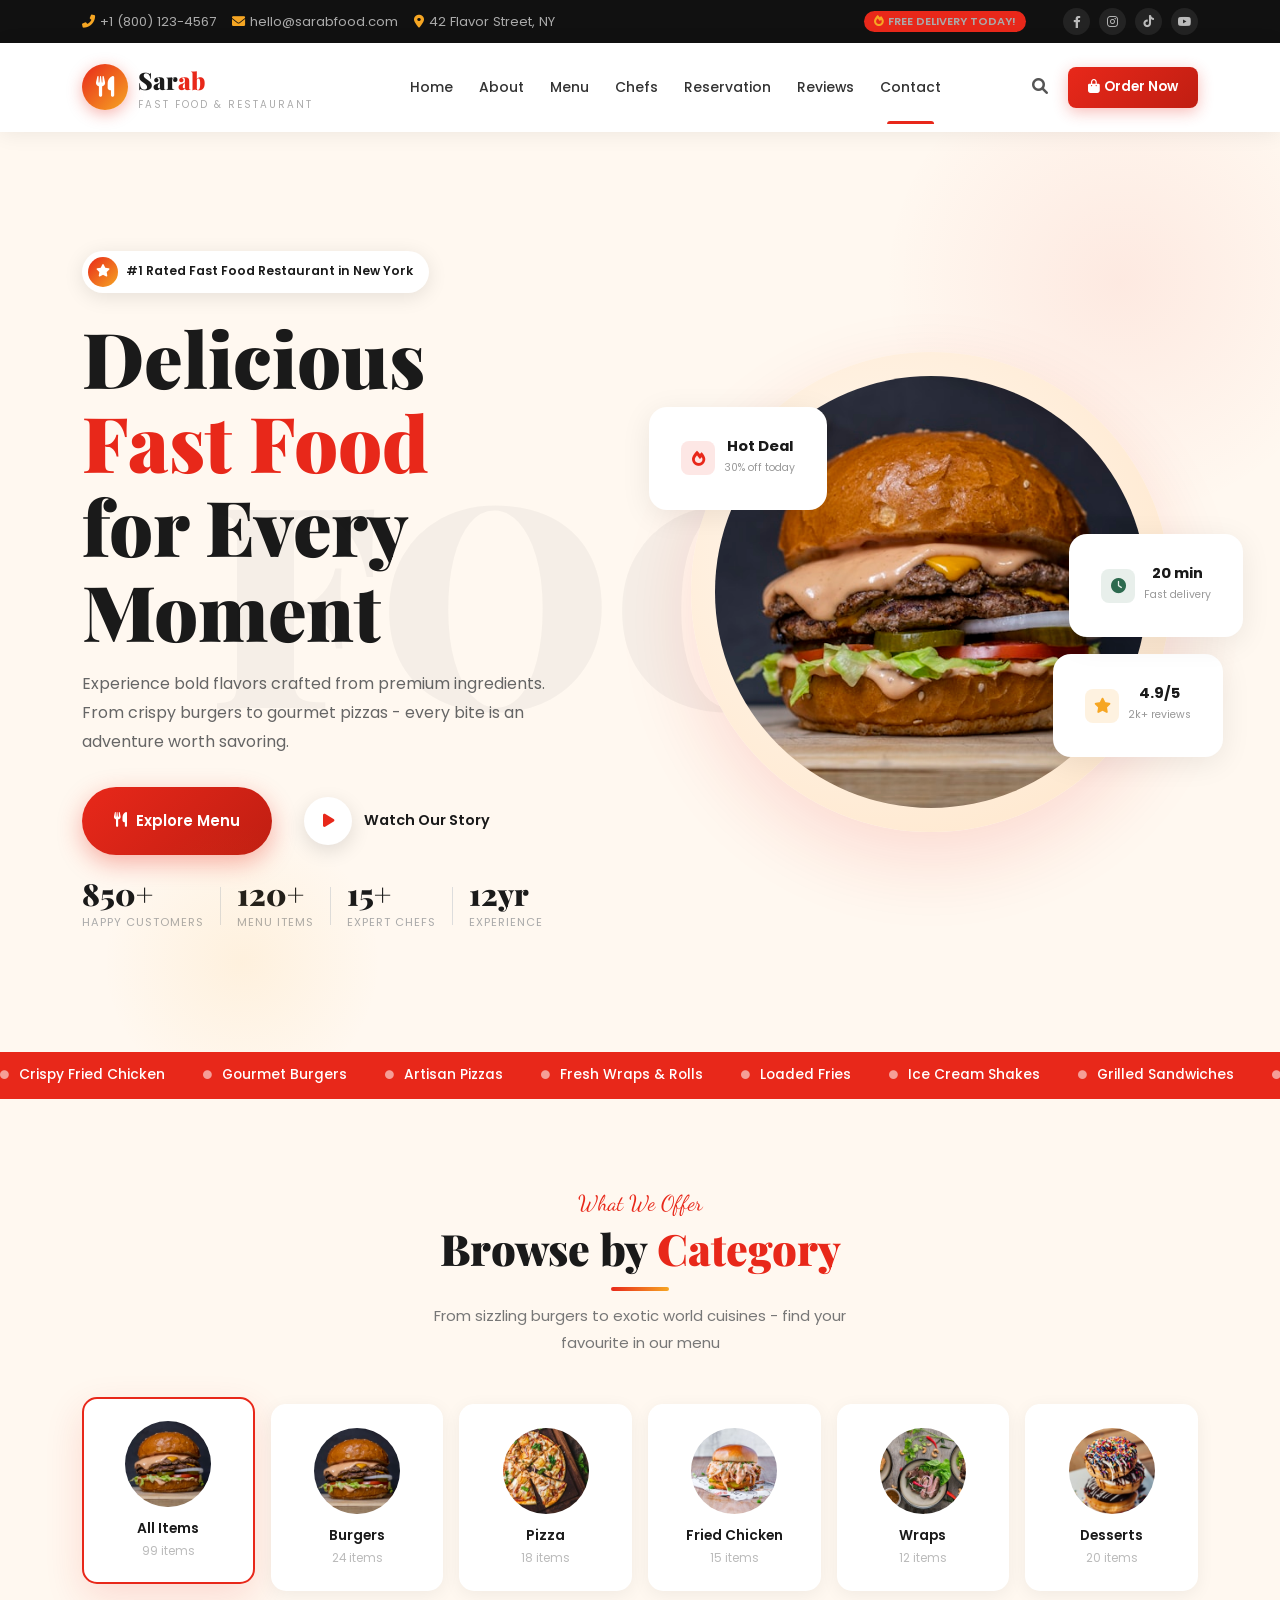
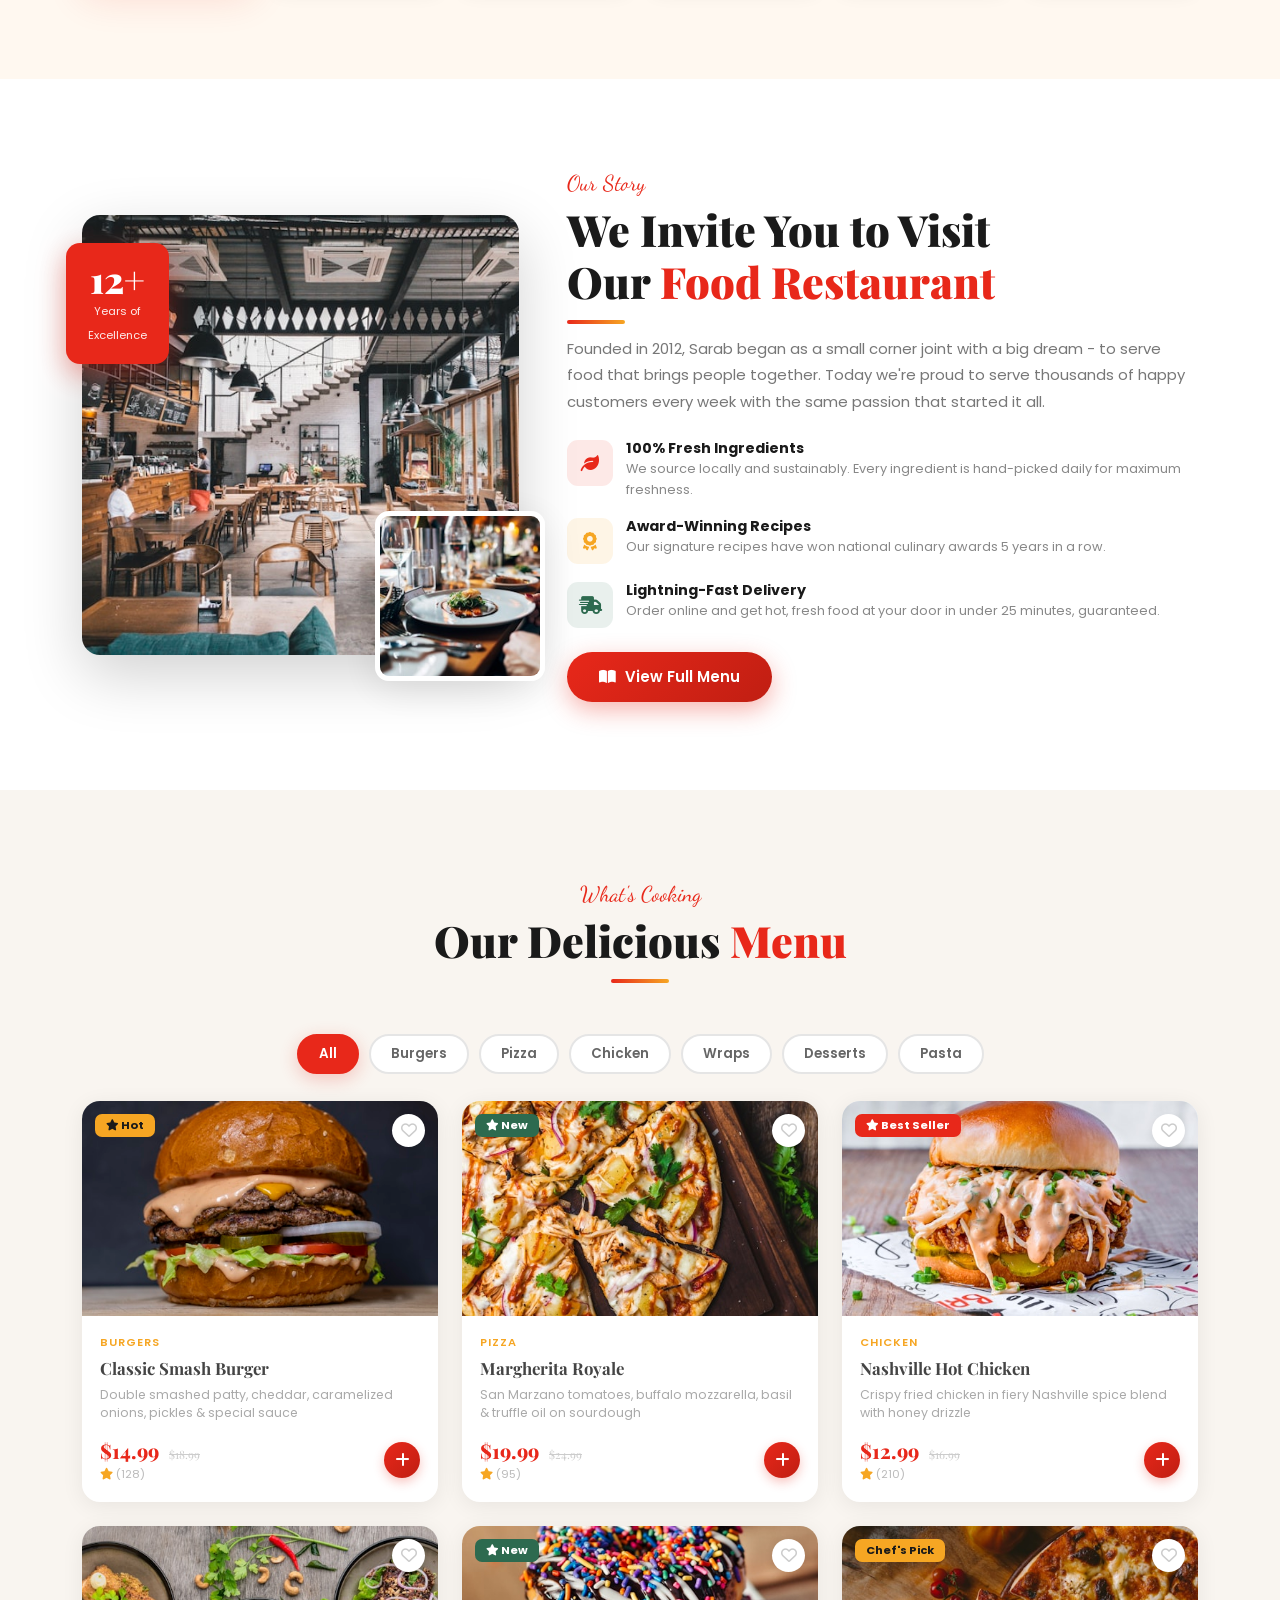
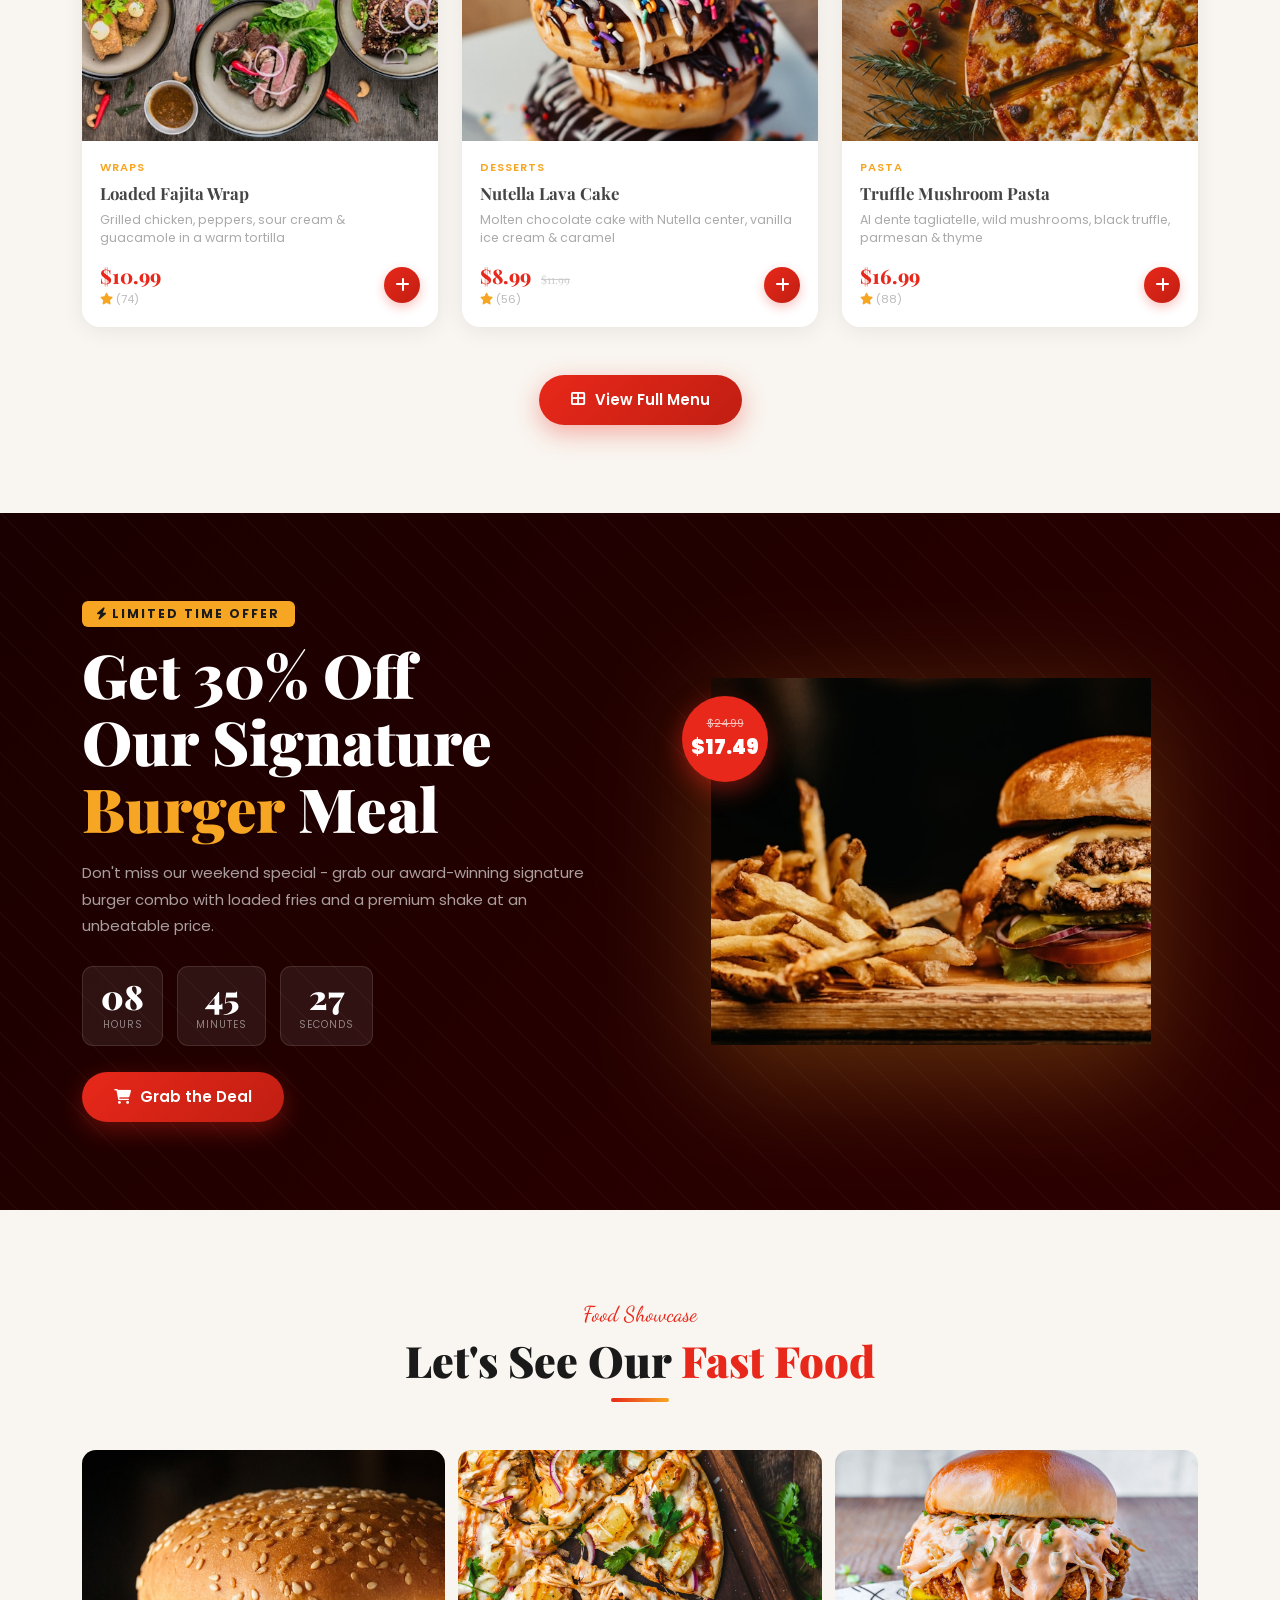
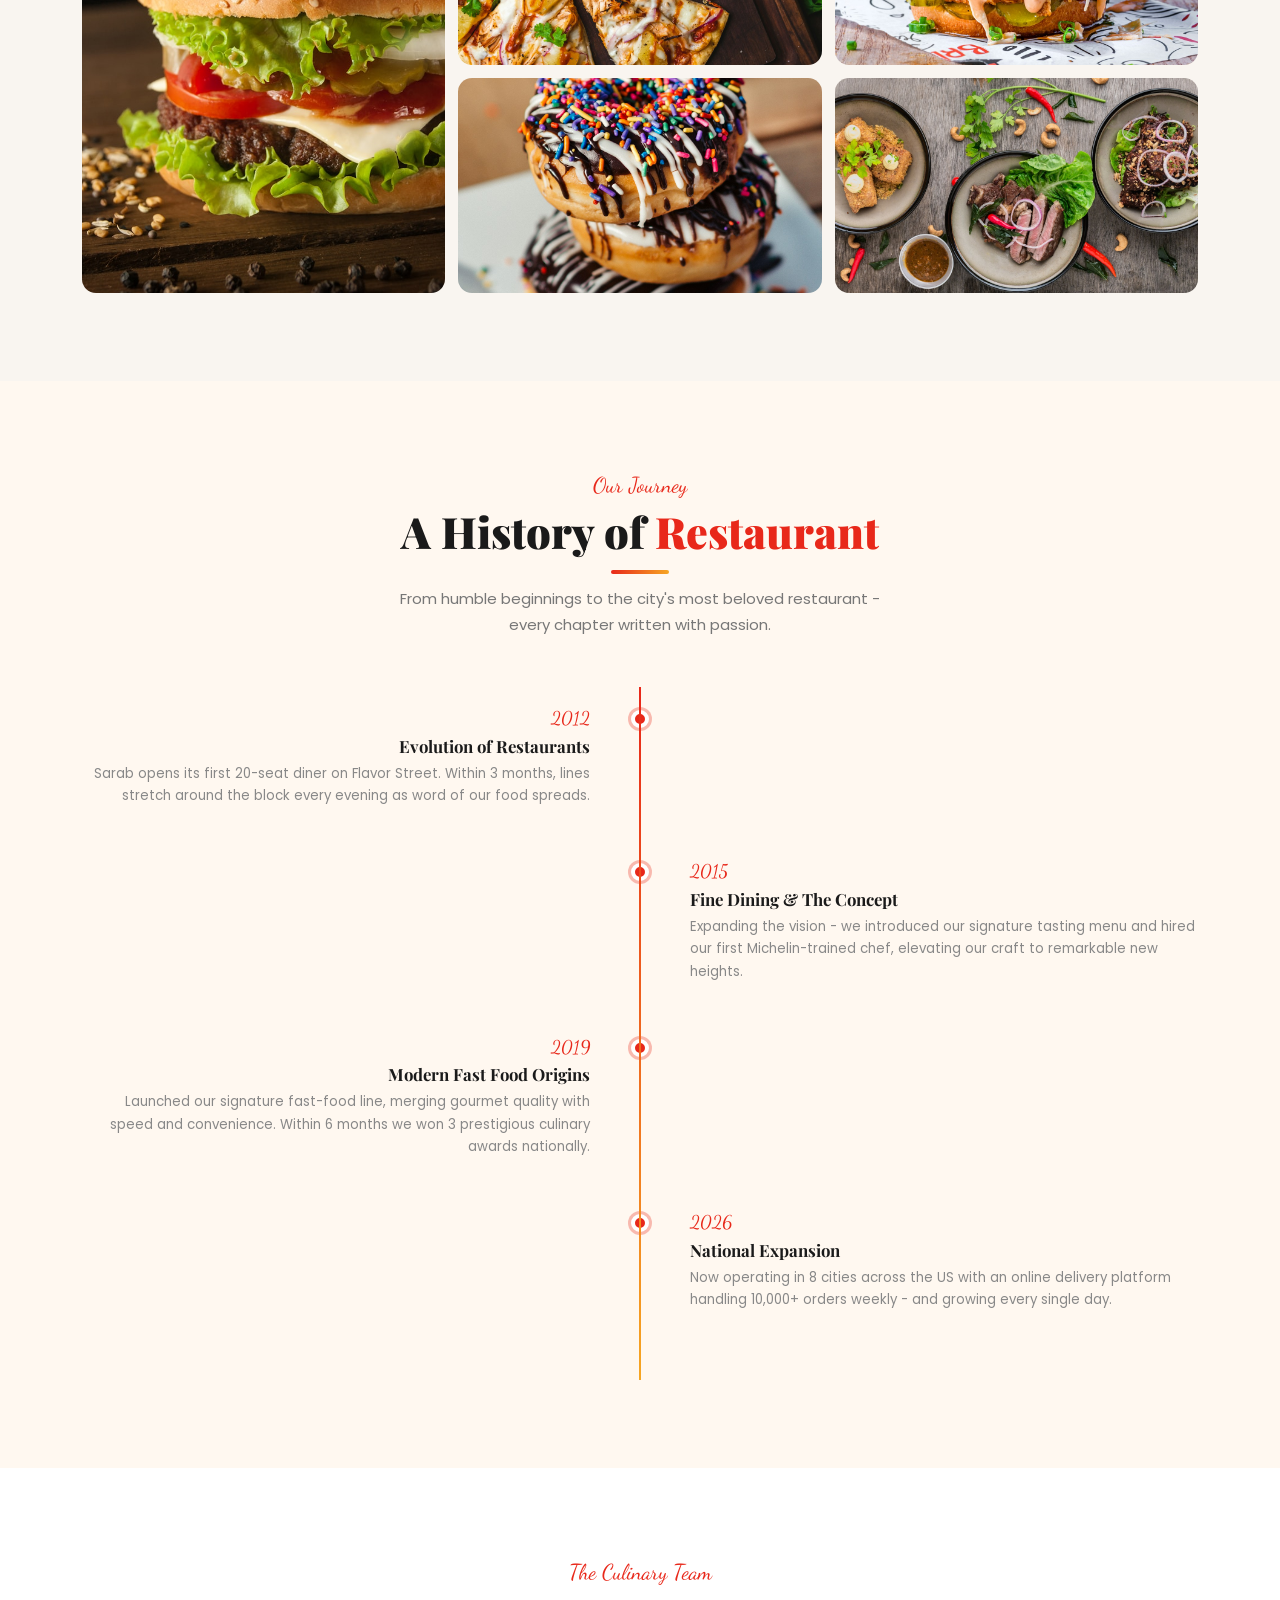
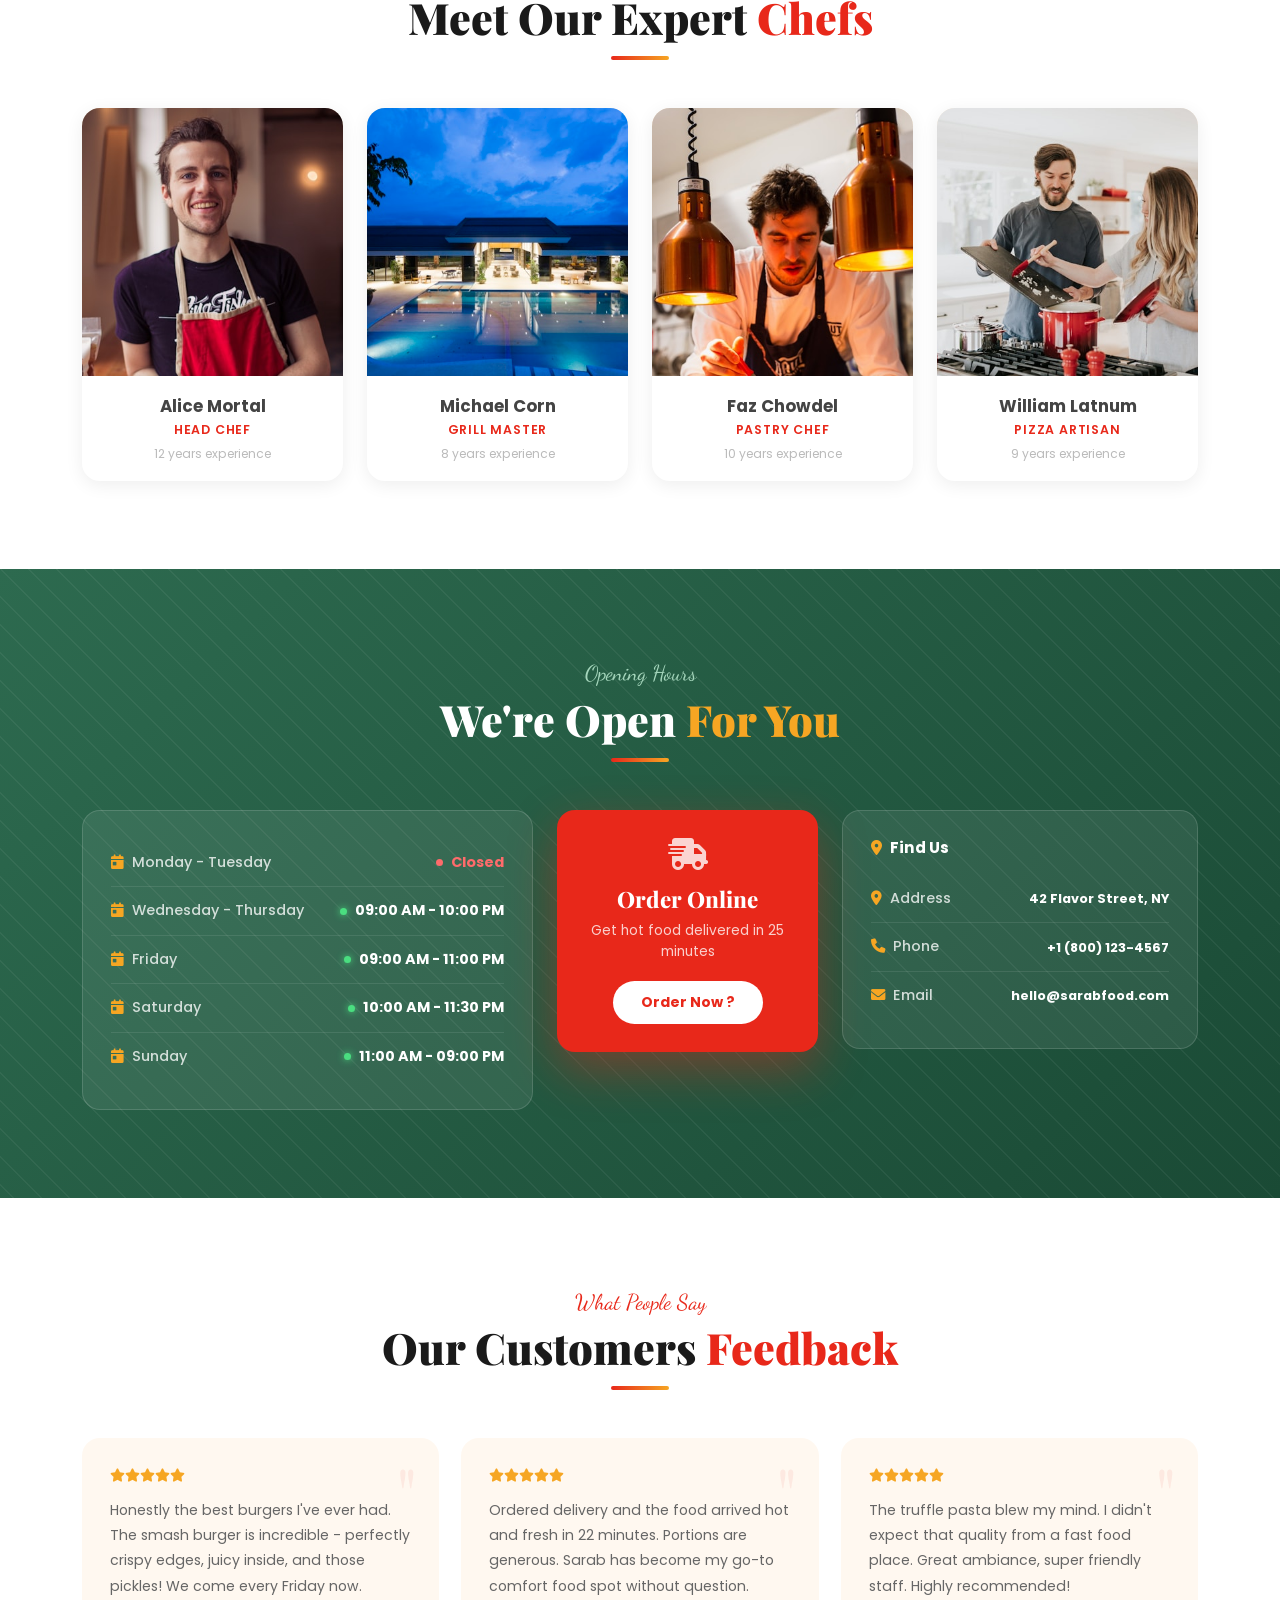
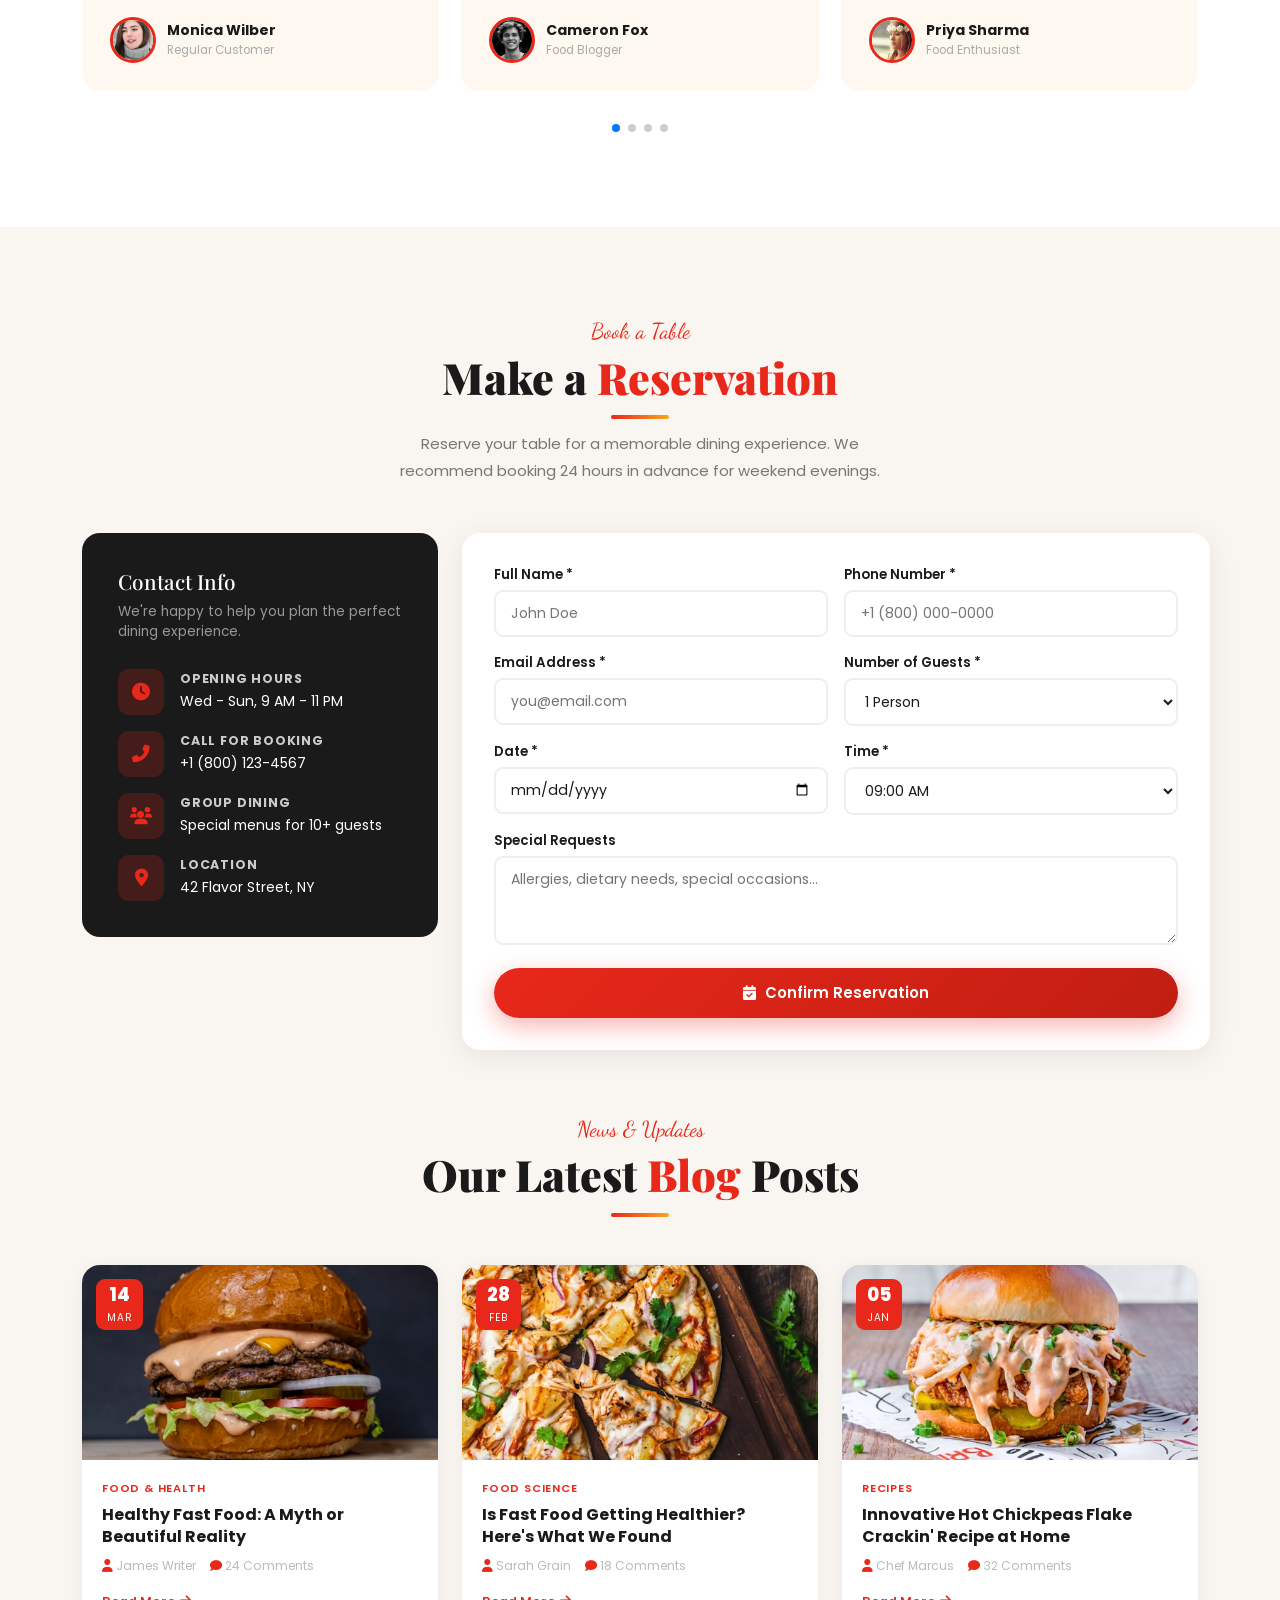
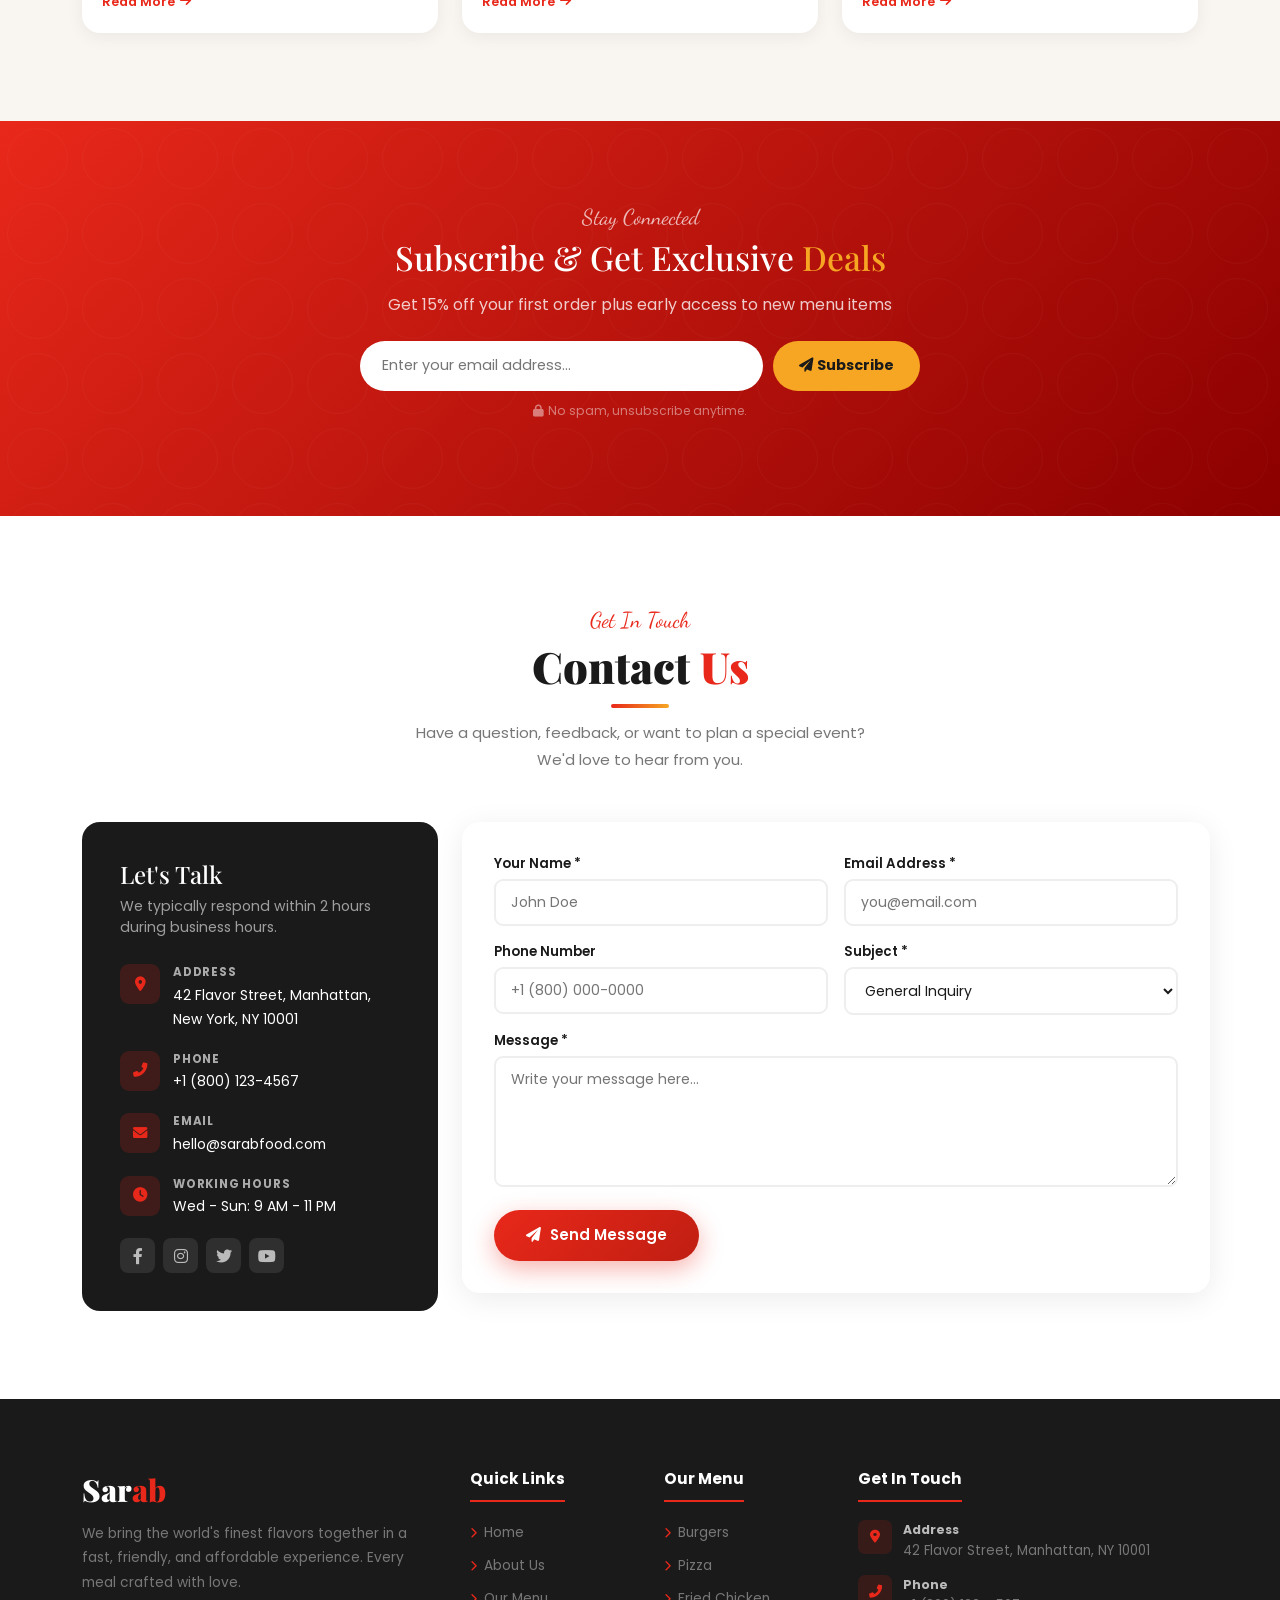
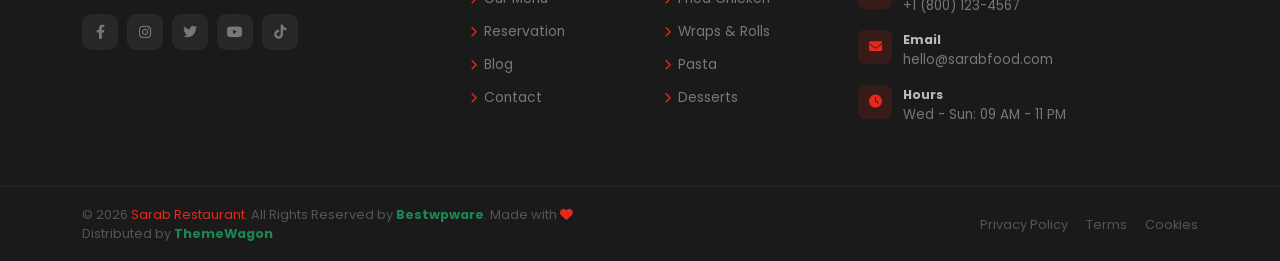
==== public/guest/index.html @ fb0dab28 "first commit" ====
<!DOCTYPE html>
<html lang="en">
   <head>
      <meta charset="UTF-8">
      <meta http-equiv="X-UA-Compatible" content="IE=edge">
      <meta name="viewport" content="width=device-width, initial-scale=1">
      <meta name="author" content="Sarab">
      <meta name="description" content="Sarab - Fast Food & Restaurant HTML Template">
      <title>Sarab - Fast Food & Restaurant HTML Template</title>
      <link href="https://fonts.googleapis.com/css2?family=Playfair+Display:wght@400;700;900&family=Poppins:wght@300;400;500;600;700&family=Dancing+Script:wght@700&display=swap" rel="stylesheet"/>
      <!-- Bootstrap 5.3 -->
      <link href="css/bootstrap.min.css" rel="stylesheet"/>
      <!-- AOS Animate on Scroll -->
      <link href="css/aos.css" rel="stylesheet"/>
      <!-- Swiper -->
      <link href="css/swiper-bundle.min.css" rel="stylesheet"/>
      <!-- all min css -->
      <link rel="stylesheet" href="css/all.min.css"/>
      <!-- magnific CSS -->
      <link rel="stylesheet" href="css/magnific-popup.css"/>
      <!-- Style CSS -->
      <link rel="stylesheet" href="css/style.css" />
   </head>
   <body>
      <!-- ============================================================
         TOP BAR
         ============================================================ -->
      <div id="topbar">
         <div class="container">
            <div class="d-flex justify-content-between align-items-center flex-wrap gap-2">
               <div class="top-contact d-flex flex-wrap">
                  <span><i class="fas fa-phone-alt"></i>+1 (800) 123-4567</span>
                  <span><i class="fas fa-envelope"></i>hello@sarabfood.com</span>
                  <span><i class="fas fa-map-marker-alt"></i>42 Flavor Street, NY</span>
               </div>
               <div class="d-flex align-items-center gap-3">
                  <span class="ttag"><i class="fas fa-fire me-1"></i>Free Delivery Today!</span>
                  <div class="tsoc">
                     <a href="#"><i class="fab fa-facebook-f"></i></a>
                     <a href="#"><i class="fab fa-instagram"></i></a>
                     <a href="#"><i class="fab fa-tiktok"></i></a>
                     <a href="#"><i class="fab fa-youtube"></i></a>
                  </div>
               </div>
            </div>
         </div>
      </div>
      <!-- ============================================================
         NAVBAR
         ============================================================ -->
      <nav class="navbar navbar-expand-lg" id="nav">
         <div class="container">
            <a class="navbar-brand" href="#">
               <div class="blogo">
                  <div class="bico"><i class="fas fa-utensils"></i></div>
                  <div>
                     <div class="bname">Sar<span>ab</span></div>
                     <div class="bsub">Fast Food & Restaurant</div>
                  </div>
               </div>
            </a>
            <button class="navbar-toggler border-0" type="button" data-bs-toggle="collapse" data-bs-target="#navmenu">
            <i class="fas fa-bars" style="color:var(--primary);font-size:1.35rem;"></i>
            </button>
            <div class="collapse navbar-collapse" id="navmenu">
               <ul class="navbar-nav mx-auto">
                  <li class="nav-item"><a class="nav-link active" href="#hero">Home</a></li>
                  <li class="nav-item"><a class="nav-link" href="#about">About</a></li>
                  <li class="nav-item"><a class="nav-link" href="#menu">Menu</a></li>
                  <li class="nav-item"><a class="nav-link" href="#chefs">Chefs</a></li>
                  <li class="nav-item"><a class="nav-link" href="#reservation">Reservation</a></li>
                  <li class="nav-item"><a class="nav-link" href="#testimonials">Reviews</a></li>
                  <li class="nav-item"><a class="nav-link" href="#contact-section">Contact</a></li>
               </ul>
               <div class="d-flex align-items-center gap-1">
                  <!-- FIX 1: Search button -->
                  <button id="navSearchBtn" title="Search"><i class="fas fa-search"></i></button>
                  <a href="#menu" class="nav-link nav-cta"><i class="fas fa-shopping-bag me-1"></i>Order Now</a>
               </div>
            </div>
         </div>
      </nav>
      <!-- ============================================================
         FIX 1 � SEARCH OVERLAY POPUP
         ============================================================ -->
      <div id="searchOv">
         <button class="sovclose" id="searchClose"><i class="fas fa-times"></i></button>
         <div class="sovbox">
            <h4>What are you craving today?</h4>
            <div class="sovinput">
               <input type="text" id="searchInput" placeholder="Search burgers, pizza, chicken..." autocomplete="off"/>
               <button><i class="fas fa-search"></i></button>
            </div>
            <!-- Categories inside search box -->
            <div class="sovcats">
               <div class="sovcat active" data-cat="all">
                  <img src="img/menu/1.jpg" alt=""/>All Items
               </div>
               <div class="sovcat" data-cat="burgers">
                  <img src="img/menu/1.jpg" alt=""/>Burgers
               </div>
               <div class="sovcat" data-cat="pizza">
                  <img src="img/menu/2.jpg" alt=""/>Pizza
               </div>
               <div class="sovcat" data-cat="chicken">
                  <img src="img/menu/3.jpg" alt=""/>Chicken
               </div>
               <div class="sovcat" data-cat="wraps">
                  <img src="img/menu/4.jpg" alt=""/>Wraps
               </div>
               <div class="sovcat" data-cat="pasta">
                  <img src="img/menu/5.jpg" alt=""/>Pasta
               </div>
               <div class="sovcat" data-cat="desserts">
                  <img src="img/menu/6.jpg" alt=""/>Desserts
               </div>
            </div>
            <div class="sovtrend">
               <p><i class="fas fa-fire me-1" style="color:var(--secondary);"></i>Trending Searches</p>
               <span class="ttag">Smash Burger</span>
               <span class="ttag">Nashville Chicken</span>
               <span class="ttag">Truffle Pizza</span>
               <span class="ttag">Lava Cake</span>
               <span class="ttag">Loaded Fries</span>
               <span class="ttag">Mango Shake</span>
            </div>
         </div>
      </div>
      <!-- ============================================================
         HERO
         ============================================================ -->
      <section id="hero">
         <div class="hs hs1"></div>
         <div class="hs hs2"></div>
         <div class="hbgtxt">FOOD</div>
         <div class="container">
            <div class="row align-items-center g-5" style="min-height:88vh;">
               <div class="col-lg-6">
                  <div class="hbadge">
                     <div class="hbi"><i class="fas fa-star"></i></div>
                     <span>#1 Rated Fast Food Restaurant in New York</span>
                  </div>
                  <h1 class="htitle">Delicious <span class="hl">Fast Food</span><br/>for Every Moment</h1>
                  <p class="hdesc">Experience bold flavors crafted from premium ingredients. From crispy burgers to gourmet pizzas - every bite is an adventure worth savoring.</p>
                  <div class="d-flex flex-wrap gap-3 mb-2">
                     <a href="#menu" class="btn-red"><i class="fas fa-utensils"></i>Explore Menu</a>
                     <!-- FIX 2: Magnific popup video trigger -->
					 <a href="https://www.youtube.com/watch?v=RXv_uIN6e-Y" class="magnific_popup btn-play popup-youtube">
						<div class="pico"><i class="fas fa-play"></i></div>
						<span>Watch Our Story</span>
					 </a>
                  </div>
                  <div class="hstats d-flex gap-3 flex-wrap mt-4">
                     <div class="hstat"><span class="snum">850<em>+</em></span><small>Happy Customers</small></div>
                     <div class="sdiv"></div>
                     <div class="hstat"><span class="snum">120<em>+</em></span><small>Menu Items</small></div>
                     <div class="sdiv"></div>
                     <div class="hstat"><span class="snum">15<em>+</em></span><small>Expert Chefs</small></div>
                     <div class="sdiv"></div>
                     <div class="hstat"><span class="snum">12<em>yr</em></span><small>Experience</small></div>
                  </div>
               </div>
               <div class="col-lg-6">
                  <div style="position:relative;text-align:center;">
                     <div class="hcircle">
                        <img src="img/banner-img.jpg" alt="Burger"/>
                     </div>
                     <div class="fcard fc1">
                        <div class="fcoi r"><i class="fas fa-fire"></i></div>
                        <div><span class="fcnum">Hot Deal</span><span class="fcsm">30% off today</span></div>
                     </div>
                     <div class="fcard fc2">
                        <div class="fcoi y"><i class="fas fa-star"></i></div>
                        <div><span class="fcnum">4.9/5</span><span class="fcsm">2k+ reviews</span></div>
                     </div>
                     <div class="fcard fc3">
                        <div class="fcoi g"><i class="fas fa-clock"></i></div>
                        <div><span class="fcnum">20 min</span><span class="fcsm">Fast delivery</span></div>
                     </div>
                  </div>
               </div>
            </div>
         </div>
      </section>
      <!-- MARQUEE -->
      <div class="mqsec">
         <div class="mqtrack">
            <div class="mqitem"><i class="fas fa-circle"></i>Crispy Fried Chicken</div>
            <div class="mqitem"><i class="fas fa-circle"></i>Gourmet Burgers</div>
            <div class="mqitem"><i class="fas fa-circle"></i>Artisan Pizzas</div>
            <div class="mqitem"><i class="fas fa-circle"></i>Fresh Wraps &amp; Rolls</div>
            <div class="mqitem"><i class="fas fa-circle"></i>Loaded Fries</div>
            <div class="mqitem"><i class="fas fa-circle"></i>Ice Cream Shakes</div>
            <div class="mqitem"><i class="fas fa-circle"></i>Grilled Sandwiches</div>
            <div class="mqitem"><i class="fas fa-circle"></i>Crispy Fried Chicken</div>
            <div class="mqitem"><i class="fas fa-circle"></i>Gourmet Burgers</div>
            <div class="mqitem"><i class="fas fa-circle"></i>Artisan Pizzas</div>
            <div class="mqitem"><i class="fas fa-circle"></i>Fresh Wraps &amp; Rolls</div>
            <div class="mqitem"><i class="fas fa-circle"></i>Loaded Fries</div>
            <div class="mqitem"><i class="fas fa-circle"></i>Ice Cream Shakes</div>
            <div class="mqitem"><i class="fas fa-circle"></i>Grilled Sandwiches</div>
         </div>
      </div>
      <!-- CATEGORY -->
      <section id="category">
         <div class="container">
            <div class="text-center mb-5" data-aos="fade-up">
               <span class="slbl">What We Offer</span>
               <h2 class="stitle">Browse by <span>Category</span></h2>
               <div class="sline"></div>
               <p class="sdesc mx-auto" style="max-width:480px;">From sizzling burgers to exotic world cuisines - find your favourite in our menu</p>
            </div>
            <div class="row g-3 justify-content-center">
               <div class="col-6 col-sm-4 col-md-3 col-lg-2" data-aos="zoom-in" data-aos-delay="0">
                  <div class="catcard active" data-filter="all">
                     <img class="catimg" src="img/category/1.jpg" alt=""/>
                     <div class="catnm">All Items</div>
                     <div class="catct">99 items</div>
                  </div>
               </div>
               <div class="col-6 col-sm-4 col-md-3 col-lg-2" data-aos="zoom-in" data-aos-delay="70">
                  <div class="catcard" data-filter="burgers">
                     <img class="catimg" src="img/category/2.jpg" alt=""/>
                     <div class="catnm">Burgers</div>
                     <div class="catct">24 items</div>
                  </div>
               </div>
               <div class="col-6 col-sm-4 col-md-3 col-lg-2" data-aos="zoom-in" data-aos-delay="140">
                  <div class="catcard" data-filter="pizza">
                     <img class="catimg" src="img/category/3.jpg" alt=""/>
                     <div class="catnm">Pizza</div>
                     <div class="catct">18 items</div>
                  </div>
               </div>
               <div class="col-6 col-sm-4 col-md-3 col-lg-2" data-aos="zoom-in" data-aos-delay="210">
                  <div class="catcard" data-filter="chicken">
                     <img class="catimg" src="img/category/4.jpg" alt=""/>
                     <div class="catnm">Fried Chicken</div>
                     <div class="catct">15 items</div>
                  </div>
               </div>
               <div class="col-6 col-sm-4 col-md-3 col-lg-2" data-aos="zoom-in" data-aos-delay="280">
                  <div class="catcard" data-filter="wraps">
                     <img class="catimg" src="img/category/5.jpg" alt=""/>
                     <div class="catnm">Wraps</div>
                     <div class="catct">12 items</div>
                  </div>
               </div>
               <div class="col-6 col-sm-4 col-md-3 col-lg-2" data-aos="zoom-in" data-aos-delay="350">
                  <div class="catcard" data-filter="desserts">
                     <img class="catimg" src="img/category/6.jpg" alt=""/>
                     <div class="catnm">Desserts</div>
                     <div class="catct">20 items</div>
                  </div>
               </div>
            </div>
         </div>
      </section>
      <!-- ABOUT -->
      <section id="about">
         <div class="container">
            <div class="row align-items-center g-5">
               <div class="col-lg-5" data-aos="fade-right">
                  <div class="astack">
                     <div class="aexp"><span class="anum">12+</span><small>Years of<br/>Excellence</small></div>
                     <div class="amain"><img src="img/about1.jpg" alt="Restaurant"/></div>
                     <div class="asm"><img src="img/about2.jpg" alt=""/></div>
                  </div>
               </div>
               <div class="col-lg-7" data-aos="fade-left">
                  <span class="slbl">Our Story</span>
                  <h2 class="stitle text-start">We Invite You to Visit<br/>Our <span>Food Restaurant</span></h2>
                  <div class="sline lft"></div>
                  <p class="sdesc mb-4">Founded in 2012, Sarab began as a small corner joint with a big dream - to serve food that brings people together. Today we're proud to serve thousands of happy customers every week with the same passion that started it all.</p>
                  <div class="mb-4">
                     <div class="fti">
                        <div class="ftico r"><i class="fas fa-leaf"></i></div>
                        <div>
                           <h6>100% Fresh Ingredients</h6>
                           <p>We source locally and sustainably. Every ingredient is hand-picked daily for maximum freshness.</p>
                        </div>
                     </div>
                     <div class="fti">
                        <div class="ftico y"><i class="fas fa-award"></i></div>
                        <div>
                           <h6>Award-Winning Recipes</h6>
                           <p>Our signature recipes have won national culinary awards 5 years in a row.</p>
                        </div>
                     </div>
                     <div class="fti">
                        <div class="ftico g"><i class="fas fa-shipping-fast"></i></div>
                        <div>
                           <h6>Lightning-Fast Delivery</h6>
                           <p>Order online and get hot, fresh food at your door in under 25 minutes, guaranteed.</p>
                        </div>
                     </div>
                  </div>
                  <a href="#menu" class="btn-red"><i class="fas fa-book-open"></i>View Full Menu</a>
               </div>
            </div>
         </div>
      </section>
      <!-- ============================================================
         MENU � FIX 3 (filter works) + FIX 4 (plus opens popup)
         ============================================================ -->
      <section id="menu">
         <div class="container">
            <div class="text-center mb-5" data-aos="fade-up">
               <span class="slbl">What's Cooking</span>
               <h2 class="stitle">Our Delicious <span>Menu</span></h2>
               <div class="sline"></div>
            </div>
            <!-- FIX 3 � filter buttons -->
            <div class="text-center mb-4" data-aos="fade-up">
               <button class="filtbtn active" data-f="all">All</button>
               <button class="filtbtn" data-f="burgers">Burgers</button>
               <button class="filtbtn" data-f="pizza">Pizza</button>
               <button class="filtbtn" data-f="chicken">Chicken</button>
               <button class="filtbtn" data-f="wraps">Wraps</button>
               <button class="filtbtn" data-f="desserts">Desserts</button>
               <button class="filtbtn" data-f="pasta">Pasta</button>
            </div>
            <div class="row g-4" id="mgrid">
               <!-- CARD 1: Burgers -->
               <div class="col-sm-6 col-lg-4 mwrap" data-c="burgers" data-aos="fade-up">
                  <div class="mcard"
                     data-img="img/menu/1.jpg"
                     data-title="Classic Smash Burger"
                     data-cat="Burgers"
                     data-price="$14.99" data-old="$18.99"
                     data-rating="4.9" data-reviews="128"
                     data-cal="620" data-time="12"
                     data-desc="Double smashed patty, cheddar cheese, caramelized onions, house pickles and our legendary special sauce. Made fresh to order on a toasted brioche bun."
                     data-tags="Spicy,Bestseller,Beef">
                     <div class="mimg">
                        <img src="img/menu/1.jpg" alt="Smash Burger"/>
                        <div class="mbdg hot"><i class="fas fa-star"></i> Hot</div>
                        <div class="mhrt"><i class="far fa-heart"></i></div>
                     </div>
                     <div class="mbody">
                        <div class="mcat">Burgers</div>
                        <div class="mtit">Classic Smash Burger</div>
                        <div class="mdesc">Double smashed patty, cheddar, caramelized onions, pickles &amp; special sauce</div>
                        <div class="mfoot">
                           <div>
                              <div class="mprice">$14.99 <small>$18.99</small></div>
                              <div class="mstars"><i class="fas fa-star"></i> <span style="color:#bbb;font-size:.7rem;">(128)</span></div>
                           </div>
                           <button class="madd" title="View Details"><i class="fas fa-plus"></i></button>
                        </div>
                     </div>
                  </div>
               </div>
               <!-- CARD 2: Pizza -->
               <div class="col-sm-6 col-lg-4 mwrap" data-c="pizza" data-aos="fade-up" data-aos-delay="80">
                  <div class="mcard"
                     data-img="img/menu/2.jpg"
                     data-title="Margherita Royale"
                     data-cat="Pizza"
                     data-price="$19.99" data-old="$24.99"
                     data-rating="4.8" data-reviews="95"
                     data-cal="480" data-time="18"
                     data-desc="San Marzano tomatoes, fresh buffalo mozzarella, fragrant basil leaves, drizzled with Italian truffle oil on a hand-stretched sourdough base."
                     data-tags="Vegetarian,New,Italian">
                     <div class="mimg">
                        <img src="img/menu/2.jpg" alt="Pizza"/>
                        <div class="mbdg new"><i class="fas fa-star"></i> New</div>
                        <div class="mhrt"><i class="far fa-heart"></i></div>
                     </div>
                     <div class="mbody">
                        <div class="mcat">Pizza</div>
                        <div class="mtit">Margherita Royale</div>
                        <div class="mdesc">San Marzano tomatoes, buffalo mozzarella, basil &amp; truffle oil on sourdough</div>
                        <div class="mfoot">
                           <div>
                              <div class="mprice">$19.99 <small>$24.99</small></div>
                              <div class="mstars"><i class="fas fa-star"></i> <span style="color:#bbb;font-size:.7rem;">(95)</span></div>
                           </div>
                           <button class="madd" title="View Details"><i class="fas fa-plus"></i></button>
                        </div>
                     </div>
                  </div>
               </div>
               <!-- CARD 3: Chicken -->
               <div class="col-sm-6 col-lg-4 mwrap" data-c="chicken" data-aos="fade-up" data-aos-delay="160">
                  <div class="mcard"
                     data-img="img/menu/3.jpg"
                     data-title="Nashville Hot Chicken"
                     data-cat="Chicken"
                     data-price="$12.99" data-old="$16.99"
                     data-rating="5.0" data-reviews="210"
                     data-cal="710" data-time="15"
                     data-desc="Extra-crispy fried chicken tossed in our signature fiery Nashville spice blend, served with honey drizzle and house pickles on a toasted brioche bun."
                     data-tags="Spicy,Bestseller,Crispy">
                     <div class="mimg">
                        <img src="img/menu/3.jpg" alt="Chicken"/>
                        <div class="mbdg"><i class="fas fa-star"></i> Best Seller</div>
                        <div class="mhrt"><i class="far fa-heart"></i></div>
                     </div>
                     <div class="mbody">
                        <div class="mcat">Chicken</div>
                        <div class="mtit">Nashville Hot Chicken</div>
                        <div class="mdesc">Crispy fried chicken in fiery Nashville spice blend with honey drizzle</div>
                        <div class="mfoot">
                           <div>
                              <div class="mprice">$12.99 <small>$16.99</small></div>
                              <div class="mstars"><i class="fas fa-star"></i> <span style="color:#bbb;font-size:.7rem;">(210)</span></div>
                           </div>
                           <button class="madd" title="View Details"><i class="fas fa-plus"></i></button>
                        </div>
                     </div>
                  </div>
               </div>
               <!-- CARD 4: Wraps -->
               <div class="col-sm-6 col-lg-4 mwrap" data-c="wraps" data-aos="fade-up">
                  <div class="mcard"
                     data-img="img/menu/4.jpg"
                     data-title="Loaded Fajita Wrap"
                     data-cat="Wraps"
                     data-price="$10.99" data-old=""
                     data-rating="4.5" data-reviews="74"
                     data-cal="520" data-time="10"
                     data-desc="Grilled chicken strips, saut�ed bell peppers and onions, sour cream, fresh guacamole and salsa wrapped in a warm flour tortilla with melted cheddar."
                     data-tags="Grilled,Fresh,Mexican">
                     <div class="mimg">
                        <img src="img/menu/4.jpg" alt="Wrap"/>
                        <div class="mhrt"><i class="far fa-heart"></i></div>
                     </div>
                     <div class="mbody">
                        <div class="mcat">Wraps</div>
                        <div class="mtit">Loaded Fajita Wrap</div>
                        <div class="mdesc">Grilled chicken, peppers, sour cream &amp; guacamole in a warm tortilla</div>
                        <div class="mfoot">
                           <div>
                              <div class="mprice">$10.99</div>
                              <div class="mstars"><i class="fas fa-star"></i> <span style="color:#bbb;font-size:.7rem;">(74)</span></div>
                           </div>
                           <button class="madd" title="View Details"><i class="fas fa-plus"></i></button>
                        </div>
                     </div>
                  </div>
               </div>
               <!-- CARD 5: Desserts -->
               <div class="col-sm-6 col-lg-4 mwrap" data-c="desserts" data-aos="fade-up" data-aos-delay="80">
                  <div class="mcard"
                     data-img="img/menu/5.jpg"
                     data-title="Nutella Lava Cake"
                     data-cat="Desserts"
                     data-price="$8.99" data-old="$11.99"
                     data-rating="4.9" data-reviews="56"
                     data-cal="390" data-time="8"
                     data-desc="Warm molten chocolate cake with a gooey Nutella center, served alongside Madagascar vanilla bean ice cream with salted caramel drizzle and fresh berries."
                     data-tags="Sweet,New,Chocolate">
                     <div class="mimg">
                        <img src="img/menu/5.jpg" alt="Lava Cake"/>
                        <div class="mbdg new"><i class="fas fa-star"></i> New</div>
                        <div class="mhrt"><i class="far fa-heart"></i></div>
                     </div>
                     <div class="mbody">
                        <div class="mcat">Desserts</div>
                        <div class="mtit">Nutella Lava Cake</div>
                        <div class="mdesc">Molten chocolate cake with Nutella center, vanilla ice cream &amp; caramel</div>
                        <div class="mfoot">
                           <div>
                              <div class="mprice">$8.99 <small>$11.99</small></div>
                              <div class="mstars"><i class="fas fa-star"></i> <span style="color:#bbb;font-size:.7rem;">(56)</span></div>
                           </div>
                           <button class="madd" title="View Details"><i class="fas fa-plus"></i></button>
                        </div>
                     </div>
                  </div>
               </div>
               <!-- CARD 6: Pasta -->
               <div class="col-sm-6 col-lg-4 mwrap" data-c="pasta" data-aos="fade-up" data-aos-delay="160">
                  <div class="mcard"
                     data-img="img/menu/6.jpg"
                     data-title="Truffle Mushroom Pasta"
                     data-cat="Pasta"
                     data-price="$16.99" data-old=""
                     data-rating="4.9" data-reviews="88"
                     data-cal="560" data-time="20"
                     data-desc="Al dente tagliatelle tossed with mixed wild mushrooms, freshly shaved black truffle, aged parmesan, fresh thyme and a touch of cream in garlic butter."
                     data-tags="Vegetarian,Chef's Pick,Italian">
                     <div class="mimg">
                        <img src="img/menu/6.jpg" alt="Pasta"/>
                        <div class="mbdg hot">Chef's Pick</div>
                        <div class="mhrt"><i class="far fa-heart"></i></div>
                     </div>
                     <div class="mbody">
                        <div class="mcat">Pasta</div>
                        <div class="mtit">Truffle Mushroom Pasta</div>
                        <div class="mdesc">Al dente tagliatelle, wild mushrooms, black truffle, parmesan &amp; thyme</div>
                        <div class="mfoot">
                           <div>
                              <div class="mprice">$16.99</div>
                              <div class="mstars"><i class="fas fa-star"></i> <span style="color:#bbb;font-size:.7rem;">(88)</span></div>
                           </div>
                           <button class="madd" title="View Details"><i class="fas fa-plus"></i></button>
                        </div>
                     </div>
                  </div>
               </div>
            </div>
            <!-- end #mgrid -->
            <div class="text-center mt-5"><a href="#" class="btn-red"><i class="fas fa-th-large"></i>View Full Menu</a></div>
         </div>
      </section>
	  
	  
      <!-- ============================================================
         FIX 4 � MENU DETAIL POPUP MODAL
         ============================================================ -->
      <div id="menuPop">
         <div class="mpbox">
            <button class="mpclose" id="mpClose"><i class="fas fa-times"></i></button>
            <div class="mpimg"><img id="mpImg" src="" alt=""/></div>
            <div class="mpbody">
               <div id="mpCat"></div>
               <div id="mpTitle"></div>
               <div id="mpStars"></div>
               <div id="mpDesc"></div>
               <div id="mpPrice"></div>
               <div class="mpmeta" id="mpMeta"></div>
               <div class="mpqty">
                  <button class="mpqbtn" id="mpMinus">-</button>
                  <span class="mpqnum" id="mpQnum">1</span>
                  <button class="mpqbtn" id="mpPlus">+</button>
                  <span style="font-size:.82rem;color:#aaa;margin-left:9px;">portion</span>
               </div>
               <div class="mptags" id="mpTags"></div>
               <button class="mpaddcart" id="mpAddCart"><i class="fas fa-shopping-cart"></i>Add to Cart</button>
            </div>
         </div>
      </div>
      <!-- SPECIAL OFFER -->
      <section id="special">
         <div class="spbg"></div>
         <div class="container" style="position:relative;z-index:2;">
            <div class="row align-items-center g-5">
               <div class="col-lg-6" data-aos="fade-right">
                  <div class="sptag"><i class="fas fa-bolt me-1"></i>Limited Time Offer</div>
                  <h2 class="sptitle">Get 30% Off<br/>Our Signature<br/><span>Burger</span> Meal</h2>
                  <p class="spdesc">Don't miss our weekend special - grab our award-winning signature burger combo with loaded fries and a premium shake at an unbeatable price.</p>
                  <div class="cdwrap">
                     <div class="cditem"><span class="cdnum" id="cdH">08</span><span class="cdlbl">Hours</span></div>
                     <div class="cditem"><span class="cdnum" id="cdM">45</span><span class="cdlbl">Minutes</span></div>
                     <div class="cditem"><span class="cdnum" id="cdS">30</span><span class="cdlbl">Seconds</span></div>
                  </div>
                  <a href="#menu" class="btn-red"><i class="fas fa-shopping-cart"></i>Grab the Deal</a>
               </div>
               <div class="col-lg-6" data-aos="fade-left">
                  <div class="spimgw">
                     <div class="spglow"></div>
                     <div class="sppbdg"><span class="old">$24.99</span><span class="np">$17.49</span></div>
                     <img src="img/off-img.jpg" alt="Special Burger"/>
                  </div>
               </div>
            </div>
         </div>
      </section>
	  
	  
      <!-- ============================================================
         GALLERY � FIX 7 (click opens detail popup)
         ============================================================ -->
      <section id="gallery">
         <div class="container">
            <div class="text-center mb-5" data-aos="fade-up">
               <span class="slbl">Food Showcase</span>
               <h2 class="stitle">Let's See Our <span>Fast Food</span></h2>
               <div class="sline"></div>
            </div>
            <div class="ggrid" data-aos="fade-up">
               <div class="gitem"
                  data-gi="0"
                  data-gimg="img/portfolio/work1.jpg"
                  data-gtitle="Gourmet Burgers"
                  data-gdesc="Our award-winning smash burgers, hand-crafted with 100% premium beef, aged cheddar and house-made sauces.">
                  <img src="img/portfolio/work1.jpg" alt="Burgers"/>
                  <div class="gover"><span><i class="fas fa-expand-alt"></i> Gourmet Burgers</span></div>
               </div>
               <div class="gitem"
                  data-gi="1"
                  data-gimg="img/portfolio/work2.jpg"
                  data-gtitle="Wood-Fired Pizza"
                  data-gdesc="Authentic Neapolitan-style pizzas fired at 900deg F in our wood-burning stone oven for the perfect char.">
                  <img src="img/portfolio/work2.jpg" alt="Pizza"/>
                  <div class="gover"><span><i class="fas fa-expand-alt"></i> Wood-Fired Pizza</span></div>
               </div>
               <div class="gitem"
                  data-gi="2"
                  data-gimg="img/portfolio/work3.jpg"
                  data-gtitle="Crispy Fried Chicken"
                  data-gdesc="Double-brined, hand-battered chicken fried to golden perfection using our 15-spice secret blend.">
                  <img src="img/portfolio/work3.jpg" alt="Chicken"/>
                  <div class="gover"><span><i class="fas fa-expand-alt"></i> Crispy Fried Chicken</span></div>
               </div>
               <div class="gitem"
                  data-gi="3"
                  data-gimg="img/portfolio/work4.jpg"
                  data-gtitle="Sweet Desserts"
                  data-gdesc="Handcrafted desserts - from molten lava cakes to artisan ice cream sundaes and seasonal pastries.">
                  <img src="img/portfolio/work4.jpg" alt="Desserts"/>
                  <div class="gover"><span><i class="fas fa-expand-alt"></i> Sweet Desserts</span></div>
               </div>
               <div class="gitem"
                  data-gi="4"
                  data-gimg="img/portfolio/work5.jpg"
                  data-gtitle="Fresh Wraps &amp; Rolls"
                  data-gdesc="Loaded fresh wraps packed with grilled proteins, crunchy vegetables and our house-made sauces.">
                  <img src="img/portfolio/work5.jpg" alt="Wraps"/>
                  <div class="gover"><span><i class="fas fa-expand-alt"></i> Fresh Wraps &amp; Rolls</span></div>
               </div>
            </div>
         </div>
      </section>
      <!-- FIX 7 � GALLERY POPUP -->
      <div id="galPop">
         <div class="gpbox">
            <button class="gpclose" id="gpClose"><i class="fas fa-times"></i></button>
            <img id="gpImg" src="" alt=""/>
            <div class="gpcap">
               <h5 id="gpTitle"></h5>
               <p id="gpDesc"></p>
            </div>
            <div class="gpnav">
               <button id="gpPrev"><i class="fas fa-chevron-left me-1"></i>Prev</button>
               <button id="gpNext">Next <i class="fas fa-chevron-right ms-1"></i></button>
            </div>
         </div>
      </div>
	  
	  
      <!-- ============================================================
         HISTORY � FIX 8 (alternating left/right text)
         ============================================================ -->
      <section id="history">
         <div class="container">
            <div class="text-center mb-5" data-aos="fade-up">
               <span class="slbl">Our Journey</span>
               <h2 class="stitle">A History of <span>Restaurant</span></h2>
               <div class="sline"></div>
               <p class="sdesc mx-auto" style="max-width:480px;">From humble beginnings to the city's most beloved restaurant - every chapter written with passion.</p>
            </div>
            <div class="timeline" data-aos="fade-up">
               <!-- ODD ? text on LEFT -->
               <div class="tli">
                  <div class="tl-left">
                     <div class="tlyear">2012</div>
                     <h5>Evolution of Restaurants</h5>
                     <p>Sarab opens its first 20-seat diner on Flavor Street. Within 3 months, lines stretch around the block every evening as word of our food spreads.</p>
                  </div>
                  <div class="tl-center">
                     <div class="tldot"></div>
                  </div>
                  <div class="tl-right">
                     <div class="tlyear">2012</div>
                     <h5>Evolution of Restaurants</h5>
                     <p>Sarab opens its first 20-seat diner on Flavor Street. Within 3 months, lines stretch around the block every evening as word of our food spreads.</p>
                  </div>
               </div>
               <!-- EVEN ? text on RIGHT -->
               <div class="tli">
                  <div class="tl-left">
                     <div class="tlyear">2015</div>
                     <h5>Fine Dining &amp; The Concept</h5>
                     <p>Expanding the vision - we introduced our signature tasting menu and hired our first Michelin-trained chef, elevating our craft to remarkable new heights.</p>
                  </div>
                  <div class="tl-center">
                     <div class="tldot"></div>
                  </div>
                  <div class="tl-right">
                     <div class="tlyear">2015</div>
                     <h5>Fine Dining &amp; The Concept</h5>
                     <p>Expanding the vision - we introduced our signature tasting menu and hired our first Michelin-trained chef, elevating our craft to remarkable new heights.</p>
                  </div>
               </div>
               <!-- ODD ? text on LEFT -->
               <div class="tli">
                  <div class="tl-left">
                     <div class="tlyear">2019</div>
                     <h5>Modern Fast Food Origins</h5>
                     <p>Launched our signature fast-food line, merging gourmet quality with speed and convenience. Within 6 months we won 3 prestigious culinary awards nationally.</p>
                  </div>
                  <div class="tl-center">
                     <div class="tldot"></div>
                  </div>
                  <div class="tl-right">
                     <div class="tlyear">2019</div>
                     <h5>Modern Fast Food Origins</h5>
                     <p>Launched our signature fast-food line, merging gourmet quality with speed and convenience. Within 6 months we won 3 prestigious culinary awards nationally.</p>
                  </div>
               </div>
               <!-- EVEN ? text on RIGHT -->
               <div class="tli">
                  <div class="tl-left">
                     <div class="tlyear">2026</div>
                     <h5>National Expansion</h5>
                     <p>Now operating in 8 cities across the US with an online delivery platform handling 10,000+ orders weekly - and growing every single day.</p>
                  </div>
                  <div class="tl-center">
                     <div class="tldot"></div>
                  </div>
                  <div class="tl-right">
                     <div class="tlyear">2026</div>
                     <h5>National Expansion</h5>
                     <p>Now operating in 8 cities across the US with an online delivery platform handling 10,000+ orders weekly - and growing every single day.</p>
                  </div>
               </div>
            </div>
         </div>
      </section>
	  
	  
      <!-- CHEFS -->
      <section id="chefs">
         <div class="container">
            <div class="text-center mb-5" data-aos="fade-up">
               <span class="slbl">The Culinary Team</span>
               <h2 class="stitle">Meet Our Expert <span>Chefs</span></h2>
               <div class="sline"></div>
            </div>
            <div class="row g-4">
               <div class="col-sm-6 col-lg-3" data-aos="fade-up" data-aos-delay="0">
                  <div class="chcard">
                     <div class="chimg">
                        <img src="img/chefs/1.jpg" alt=""/>
                        <div class="chsoc"><a href="#"><i class="fab fa-instagram"></i></a><a href="#"><i class="fab fa-facebook-f"></i></a><a href="#"><i class="fab fa-twitter"></i></a></div>
                     </div>
                     <div class="chbody">
                        <div class="chnm">Alice Mortal</div>
                        <div class="chrole">Head Chef</div>
                        <div class="chexp">12 years experience</div>
                     </div>
                  </div>
               </div>
               <div class="col-sm-6 col-lg-3" data-aos="fade-up" data-aos-delay="80">
                  <div class="chcard">
                     <div class="chimg">
                        <img src="img/chefs/2.jpg" alt=""/>
                        <div class="chsoc"><a href="#"><i class="fab fa-instagram"></i></a><a href="#"><i class="fab fa-facebook-f"></i></a><a href="#"><i class="fab fa-twitter"></i></a></div>
                     </div>
                     <div class="chbody">
                        <div class="chnm">Michael Corn</div>
                        <div class="chrole">Grill Master</div>
                        <div class="chexp">8 years experience</div>
                     </div>
                  </div>
               </div>
               <div class="col-sm-6 col-lg-3" data-aos="fade-up" data-aos-delay="160">
                  <div class="chcard">
                     <div class="chimg">
                        <img src="img/chefs/3.jpg" alt=""/>
                        <div class="chsoc"><a href="#"><i class="fab fa-instagram"></i></a><a href="#"><i class="fab fa-facebook-f"></i></a><a href="#"><i class="fab fa-twitter"></i></a></div>
                     </div>
                     <div class="chbody">
                        <div class="chnm">Faz Chowdel</div>
                        <div class="chrole">Pastry Chef</div>
                        <div class="chexp">10 years experience</div>
                     </div>
                  </div>
               </div>
               <div class="col-sm-6 col-lg-3" data-aos="fade-up" data-aos-delay="240">
                  <div class="chcard">
                     <div class="chimg">
                        <img src="img/chefs/4.jpg" alt=""/>
                        <div class="chsoc"><a href="#"><i class="fab fa-instagram"></i></a><a href="#"><i class="fab fa-facebook-f"></i></a><a href="#"><i class="fab fa-twitter"></i></a></div>
                     </div>
                     <div class="chbody">
                        <div class="chnm">William Latnum</div>
                        <div class="chrole">Pizza Artisan</div>
                        <div class="chexp">9 years experience</div>
                     </div>
                  </div>
               </div>
            </div>
         </div>
      </section>
	  
	  
      <!-- HOURS -->
      <section id="hours">
         <div class="hrsbg"></div>
         <div class="container" style="position:relative;z-index:2;">
            <div class="text-center mb-5" data-aos="fade-up">
               <span class="slbl" style="color:#a5d6bc;">Opening Hours</span>
               <h2 class="stitle" style="color:#fff;">We're Open <span style="color:var(--secondary);">For You</span></h2>
               <div class="sline"></div>
            </div>
            <div class="row g-4 align-items-start">
               <div class="col-lg-5" data-aos="fade-right">
                  <div class="hrscard">
                     <div class="hrsrow">
                        <span class="hrsday"><i class="fas fa-calendar-day me-2" style="color:var(--secondary);"></i>Monday - Tuesday</span>
                        <div class="d-flex align-items-center gap-2">
                           <div class="hdot off"></div>
                           <span class="hrstime" style="color:#ff6b6b;">Closed</span>
                        </div>
                     </div>
                     <div class="hrsrow">
                        <span class="hrsday"><i class="fas fa-calendar-day me-2" style="color:var(--secondary);"></i>Wednesday - Thursday</span>
                        <div class="d-flex align-items-center gap-2">
                           <div class="hdot on"></div>
                           <span class="hrstime">09:00 AM - 10:00 PM</span>
                        </div>
                     </div>
                     <div class="hrsrow">
                        <span class="hrsday"><i class="fas fa-calendar-day me-2" style="color:var(--secondary);"></i>Friday</span>
                        <div class="d-flex align-items-center gap-2">
                           <div class="hdot on"></div>
                           <span class="hrstime">09:00 AM - 11:00 PM</span>
                        </div>
                     </div>
                     <div class="hrsrow">
                        <span class="hrsday"><i class="fas fa-calendar-day me-2" style="color:var(--secondary);"></i>Saturday</span>
                        <div class="d-flex align-items-center gap-2">
                           <div class="hdot on"></div>
                           <span class="hrstime">10:00 AM - 11:30 PM</span>
                        </div>
                     </div>
                     <div class="hrsrow">
                        <span class="hrsday"><i class="fas fa-calendar-day me-2" style="color:var(--secondary);"></i>Sunday</span>
                        <div class="d-flex align-items-center gap-2">
                           <div class="hdot on"></div>
                           <span class="hrstime">11:00 AM - 09:00 PM</span>
                        </div>
                     </div>
                  </div>
               </div>
               <div class="col-lg-3" data-aos="zoom-in">
                  <div class="hrscta">
                     <i class="fas fa-truck-fast fa-2x mb-3" style="color:rgba(255,255,255,.8);"></i>
                     <h4>Order Online</h4>
                     <p>Get hot food delivered in 25 minutes</p>
                     <a href="#menu" class="btnw">Order Now ?</a>
                  </div>
               </div>
               <div class="col-lg-4" data-aos="fade-left">
                  <div class="hrscard">
                     <h5 style="color:#fff;margin-bottom:18px;font-family:'Poppins',sans-serif;font-size:.95rem;font-weight:700;"><i class="fas fa-map-marker-alt me-2" style="color:var(--secondary);"></i>Find Us</h5>
                     <div class="hrsrow"><span class="hrsday"><i class="fas fa-location-dot me-2" style="color:var(--secondary);"></i>Address</span><span class="hrstime" style="font-size:.8rem;">42 Flavor Street, NY</span></div>
                     <div class="hrsrow"><span class="hrsday"><i class="fas fa-phone me-2" style="color:var(--secondary);"></i>Phone</span><span class="hrstime" style="font-size:.8rem;">+1 (800) 123-4567</span></div>
                     <div class="hrsrow"><span class="hrsday"><i class="fas fa-envelope me-2" style="color:var(--secondary);"></i>Email</span><span class="hrstime" style="font-size:.8rem;">hello@sarabfood.com</span></div>
                  </div>
               </div>
            </div>
         </div>
      </section>
	  
	  
      <!-- TESTIMONIALS -->
      <section id="testimonials">
         <div class="container">
            <div class="text-center mb-5" data-aos="fade-up">
               <span class="slbl">What People Say</span>
               <h2 class="stitle">Our Customers <span>Feedback</span></h2>
               <div class="sline"></div>
            </div>
            <div class="swiper tesSwiper" data-aos="fade-up">
               <div class="swiper-wrapper">
                  <div class="swiper-slide">
                     <div class="tescard">
                        <div class="tesq">"</div>
                        <div class="tess"><i class="fas fa-star"></i><i class="fas fa-star"></i><i class="fas fa-star"></i><i class="fas fa-star"></i><i class="fas fa-star"></i></div>
                        <p class="testxt">Honestly the best burgers I've ever had. The smash burger is incredible - perfectly crispy edges, juicy inside, and those pickles! We come every Friday now.</p>
                        <div class="tesauth">
                           <img src="img/testimonial/1.jpg" alt=""/>
                           <div>
                              <div class="tesnm">Monica Wilber</div>
                              <div class="tesrl">Regular Customer</div>
                           </div>
                        </div>
                     </div>
                  </div>
                  <div class="swiper-slide">
                     <div class="tescard">
                        <div class="tesq">"</div>
                        <div class="tess"><i class="fas fa-star"></i><i class="fas fa-star"></i><i class="fas fa-star"></i><i class="fas fa-star"></i><i class="fas fa-star"></i></div>
                        <p class="testxt">Ordered delivery and the food arrived hot and fresh in 22 minutes. Portions are generous. Sarab has become my go-to comfort food spot without question.</p>
                        <div class="tesauth">
                           <img src="img/testimonial/2.jpg" alt=""/>
                           <div>
                              <div class="tesnm">Cameron Fox</div>
                              <div class="tesrl">Food Blogger</div>
                           </div>
                        </div>
                     </div>
                  </div>
                  <div class="swiper-slide">
                     <div class="tescard">
                        <div class="tesq">"</div>
                        <div class="tess"><i class="fas fa-star"></i><i class="fas fa-star"></i><i class="fas fa-star"></i><i class="fas fa-star"></i><i class="fas fa-star"></i></div>
                        <p class="testxt">The truffle pasta blew my mind. I didn't expect that quality from a fast food place. Great ambiance, super friendly staff. Highly recommended!</p>
                        <div class="tesauth">
                           <img src="img/testimonial/3.jpg" alt=""/>
                           <div>
                              <div class="tesnm">Priya Sharma</div>
                              <div class="tesrl">Food Enthusiast</div>
                           </div>
                        </div>
                     </div>
                  </div>
                  <div class="swiper-slide">
                     <div class="tescard">
                        <div class="tesq">"</div>
                        <div class="tess"><i class="fas fa-star"></i><i class="fas fa-star"></i><i class="fas fa-star"></i><i class="fas fa-star"></i><i class="fas fa-star"></i></div>
                        <p class="testxt">Catered our office party of 50 people and everything was flawless. Fresh, delicious, on time and well presented. Nashville chicken was the absolute star!</p>
                        <div class="tesauth">
                           <img src="img/testimonial/4.jpg" alt=""/>
                           <div>
                              <div class="tesnm">David Park</div>
                              <div class="tesrl">Corporate Client</div>
                           </div>
                        </div>
                     </div>
                  </div>
               </div>
               <div class="swiper-pagination mt-4" style="position:static;"></div>
            </div>
         </div>
      </section>
	  
      <!-- RESERVATION FORM -->
      <section id="reservation">
         <div class="container">
            <div class="text-center mb-5" data-aos="fade-up">
               <span class="slbl">Book a Table</span>
               <h2 class="stitle">Make a <span>Reservation</span></h2>
               <div class="sline"></div>
               <p class="sdesc mx-auto" style="max-width:480px;">Reserve your table for a memorable dining experience. We recommend booking 24 hours in advance for weekend evenings.</p>
            </div>
            <div class="row g-4 align-items-start">
               <div class="col-lg-4" data-aos="fade-right">
                  <div style="background:var(--dark);border-radius:18px;padding:36px;">
                     <h4 style="color:#fff;font-size:1.3rem;margin-bottom:8px;">Contact Info</h4>
                     <p style="color:rgba(255,255,255,.55);font-size:.85rem;margin-bottom:26px;">We're happy to help you plan the perfect dining experience.</p>
                     <div class="d-flex flex-column gap-3">
                        <div class="d-flex align-items-center gap-3">
                           <div style="width:46px;height:46px;border-radius:11px;background:rgba(232,40,26,.2);display:flex;align-items:center;justify-content:center;color:var(--primary);font-size:1.1rem;flex-shrink:0;"><i class="fas fa-clock"></i></div>
                           <div><strong style="display:block;color:#ccc;font-size:.78rem;text-transform:uppercase;letter-spacing:.8px;">Opening Hours</strong><span style="color:#fff;font-size:.87rem;">Wed - Sun, 9 AM - 11 PM</span></div>
                        </div>
                        <div class="d-flex align-items-center gap-3">
                           <div style="width:46px;height:46px;border-radius:11px;background:rgba(232,40,26,.2);display:flex;align-items:center;justify-content:center;color:var(--primary);font-size:1.1rem;flex-shrink:0;"><i class="fas fa-phone-alt"></i></div>
                           <div><strong style="display:block;color:#ccc;font-size:.78rem;text-transform:uppercase;letter-spacing:.8px;">Call for Booking</strong><span style="color:#fff;font-size:.87rem;">+1 (800) 123-4567</span></div>
                        </div>
                        <div class="d-flex align-items-center gap-3">
                           <div style="width:46px;height:46px;border-radius:11px;background:rgba(232,40,26,.2);display:flex;align-items:center;justify-content:center;color:var(--primary);font-size:1.1rem;flex-shrink:0;"><i class="fas fa-users"></i></div>
                           <div><strong style="display:block;color:#ccc;font-size:.78rem;text-transform:uppercase;letter-spacing:.8px;">Group Dining</strong><span style="color:#fff;font-size:.87rem;">Special menus for 10+ guests</span></div>
                        </div>
                        <div class="d-flex align-items-center gap-3">
                           <div style="width:46px;height:46px;border-radius:11px;background:rgba(232,40,26,.2);display:flex;align-items:center;justify-content:center;color:var(--primary);font-size:1.1rem;flex-shrink:0;"><i class="fas fa-map-marker-alt"></i></div>
                           <div><strong style="display:block;color:#ccc;font-size:.78rem;text-transform:uppercase;letter-spacing:.8px;">Location</strong><span style="color:#fff;font-size:.87rem;">42 Flavor Street, NY</span></div>
                        </div>
                     </div>
                  </div>
               </div>
               <div class="col-lg-8" data-aos="fade-left">
                  <div class="fcard">
                     <div class="row g-3">
                        <div class="col-sm-6"><label class="flbl">Full Name *</label><input type="text" class="fctrl" placeholder="John Doe"/></div>
                        <div class="col-sm-6"><label class="flbl">Phone Number *</label><input type="tel" class="fctrl" placeholder="+1 (800) 000-0000"/></div>
                        <div class="col-sm-6"><label class="flbl">Email Address *</label><input type="email" class="fctrl" placeholder="you@email.com"/></div>
                        <div class="col-sm-6">
                           <label class="flbl">Number of Guests *</label>
                           <select class="fctrl">
                              <option>1 Person</option>
                              <option>2 People</option>
                              <option>3 - 4 People</option>
                              <option>5 - 6 People</option>
                              <option>7 -10 People</option>
                              <option>10+ People</option>
                           </select>
                        </div>
                        <div class="col-sm-6"><label class="flbl">Date *</label><input type="date" class="fctrl"/></div>
                        <div class="col-sm-6">
                           <label class="flbl">Time *</label>
                           <select class="fctrl">
                              <option>09:00 AM</option>
                              <option>10:00 AM</option>
                              <option>11:00 AM</option>
                              <option>12:00 PM</option>
                              <option>01:00 PM</option>
                              <option>02:00 PM</option>
                              <option>06:00 PM</option>
                              <option>07:00 PM</option>
                              <option>08:00 PM</option>
                              <option>09:00 PM</option>
                              <option>10:00 PM</option>
                           </select>
                        </div>
                        <div class="col-12"><label class="flbl">Special Requests</label><textarea class="fctrl" rows="3" placeholder="Allergies, dietary needs, special occasions..."></textarea></div>
                        <div class="col-12"><button class="btn-red w-100 justify-content-center" id="resBtn"><i class="fas fa-calendar-check"></i>Confirm Reservation</button></div>
                     </div>
                     <div class="sucmsg" id="resOk">
                        <i class="fas fa-check-circle"></i>
                        <p>Table reserved! We'll confirm via email shortly.</p>
                     </div>
                  </div>
               </div>
            </div>
         </div>
      </section>
	  
      <!-- BLOG -->
      <section id="blog">
         <div class="container">
            <div class="text-center mb-5" data-aos="fade-up">
               <span class="slbl">News &amp; Updates</span>
               <h2 class="stitle">Our Latest <span>Blog</span> Posts</h2>
               <div class="sline"></div>
            </div>
            <div class="row g-4">
               <div class="col-md-6 col-lg-4" data-aos="fade-up" data-aos-delay="0">
                  <div class="blcard">
                     <div class="blimg">
                        <img src="img/blog/1.jpg" alt=""/>
                        <div class="bldatebdg"><span class="bd">14</span><span class="bm">Mar</span></div>
                     </div>
                     <div class="blbody">
                        <div class="bltag">Food &amp; Health</div>
                        <div class="bltit"><a href="#">Healthy Fast Food: A Myth or Beautiful Reality</a></div>
                        <div class="blmeta"><span><i class="fas fa-user"></i>James Writer</span><span><i class="fas fa-comment"></i>24 Comments</span></div>
                        <a href="#" class="blmore">Read More <i class="fas fa-arrow-right"></i></a>
                     </div>
                  </div>
               </div>
               <div class="col-md-6 col-lg-4" data-aos="fade-up" data-aos-delay="80">
                  <div class="blcard">
                     <div class="blimg">
                        <img src="img/blog/2.jpg" alt=""/>
                        <div class="bldatebdg"><span class="bd">28</span><span class="bm">Feb</span></div>
                     </div>
                     <div class="blbody">
                        <div class="bltag">Food Science</div>
                        <div class="bltit"><a href="#">Is Fast Food Getting Healthier? Here's What We Found</a></div>
                        <div class="blmeta"><span><i class="fas fa-user"></i>Sarah Grain</span><span><i class="fas fa-comment"></i>18 Comments</span></div>
                        <a href="#" class="blmore">Read More <i class="fas fa-arrow-right"></i></a>
                     </div>
                  </div>
               </div>
               <div class="col-md-6 col-lg-4" data-aos="fade-up" data-aos-delay="160">
                  <div class="blcard">
                     <div class="blimg">
                        <img src="img/blog/3.jpg" alt=""/>
                        <div class="bldatebdg"><span class="bd">05</span><span class="bm">Jan</span></div>
                     </div>
                     <div class="blbody">
                        <div class="bltag">Recipes</div>
                        <div class="bltit"><a href="#">Innovative Hot Chickpeas Flake Crackin' Recipe at Home</a></div>
                        <div class="blmeta"><span><i class="fas fa-user"></i>Chef Marcus</span><span><i class="fas fa-comment"></i>32 Comments</span></div>
                        <a href="#" class="blmore">Read More <i class="fas fa-arrow-right"></i></a>
                     </div>
                  </div>
               </div>
            </div>
         </div>
      </section>
	  
      <!-- NEWSLETTER -->
      <section id="newsletter">
         <div class="nlbg"></div>
         <div class="container">
            <div class="nlw text-center" data-aos="zoom-in">
               <span class="slbl" style="color:rgba(255,255,255,.7);">Stay Connected</span>
               <h2 class="mb-3" style="color:#fff;">Subscribe &amp; Get Exclusive <span style="color:var(--secondary);">Deals</span></h2>
               <p class="mb-4" style="color:rgba(255,255,255,.78);">Get 15% off your first order plus early access to new menu items</p>
               <div class="nl-form-wrap">
                  <input class="nlinput" type="email" id="nlEmail" placeholder="Enter your email address..."/>
                  <button class="nlbtn" id="nlBtn"><i class="fas fa-paper-plane me-1"></i>Subscribe</button>
               </div>
               <p style="color:rgba(255,255,255,.45);font-size:.76rem;margin-top:11px;"><i class="fas fa-lock me-1"></i>No spam, unsubscribe anytime.</p>
            </div>
         </div>
      </section>
	  
      <!-- ============================================================
         FIX 6 � CONTACT FORM
         ============================================================ -->
      <section id="contact-section">
         <div class="container">
            <div class="text-center mb-5" data-aos="fade-up">
               <span class="slbl">Get In Touch</span>
               <h2 class="stitle">Contact <span>Us</span></h2>
               <div class="sline"></div>
               <p class="sdesc mx-auto" style="max-width:480px;">Have a question, feedback, or want to plan a special event? We'd love to hear from you.</p>
            </div>
            <div class="row g-4">
               <div class="col-lg-4" data-aos="fade-right">
                  <div class="ctdark">
                     <h4>Let's Talk</h4>
                     <p class="ctsub">We typically respond within 2 hours during business hours.</p>
                     <div class="ctitem">
                        <div class="cticon"><i class="fas fa-map-marker-alt"></i></div>
                        <div class="ctinfo"><strong>Address</strong><span>42 Flavor Street, Manhattan,<br/>New York, NY 10001</span></div>
                     </div>
                     <div class="ctitem">
                        <div class="cticon"><i class="fas fa-phone-alt"></i></div>
                        <div class="ctinfo"><strong>Phone</strong><span>+1 (800) 123-4567</span></div>
                     </div>
                     <div class="ctitem">
                        <div class="cticon"><i class="fas fa-envelope"></i></div>
                        <div class="ctinfo"><strong>Email</strong><span>hello@sarabfood.com</span></div>
                     </div>
                     <div class="ctitem">
                        <div class="cticon"><i class="fas fa-clock"></i></div>
                        <div class="ctinfo"><strong>Working Hours</strong><span>Wed - Sun: 9 AM - 11 PM</span></div>
                     </div>
                     <div class="ctsocrow">
                        <a href="#"><i class="fab fa-facebook-f"></i></a>
                        <a href="#"><i class="fab fa-instagram"></i></a>
                        <a href="#"><i class="fab fa-twitter"></i></a>
                        <a href="#"><i class="fab fa-youtube"></i></a>
                     </div>
                  </div>
               </div>
               <div class="col-lg-8" data-aos="fade-left">
                  <div class="fcard">
                     <div class="row g-3">
                        <div class="col-sm-6"><label class="flbl">Your Name *</label><input type="text" class="fctrl" placeholder="John Doe"/></div>
                        <div class="col-sm-6"><label class="flbl">Email Address *</label><input type="email" class="fctrl" placeholder="you@email.com"/></div>
                        <div class="col-sm-6"><label class="flbl">Phone Number</label><input type="tel" class="fctrl" placeholder="+1 (800) 000-0000"/></div>
                        <div class="col-sm-6">
                           <label class="flbl">Subject *</label>
                           <select class="fctrl">
                              <option>General Inquiry</option>
                              <option>Catering &amp; Events</option>
                              <option>Feedback</option>
                              <option>Partnership</option>
                              <option>Media &amp; Press</option>
                           </select>
                        </div>
                        <div class="col-12"><label class="flbl">Message *</label><textarea class="fctrl" rows="5" placeholder="Write your message here..."></textarea></div>
                        <div class="col-12"><button class="btn-red" id="ctcBtn"><i class="fas fa-paper-plane"></i>Send Message</button></div>
                     </div>
                     <div class="sucmsg" id="ctcOk">
                        <i class="fas fa-check-circle"></i>
                        <p>Message sent! We'll reply within 2 hours.</p>
                     </div>
                  </div>
               </div>
            </div>
         </div>
      </section>
	  
      <!-- FOOTER -->
      <footer>
         <div class="container">
            <div class="row g-5">
               <div class="col-lg-4">
                  <div class="fnm">Sar<span>ab</span></div>
                  <p class="fdesc">We bring the world's finest flavors together in a fast, friendly, and affordable experience. Every meal crafted with love.</p>
                  <div class="fsoc">
                     <a href="#"><i class="fab fa-facebook-f"></i></a>
                     <a href="#"><i class="fab fa-instagram"></i></a>
                     <a href="#"><i class="fab fa-twitter"></i></a>
                     <a href="#"><i class="fab fa-youtube"></i></a>
                     <a href="#"><i class="fab fa-tiktok"></i></a>
                  </div>
               </div>
               <div class="col-sm-6 col-lg-2">
                  <div class="ftit">Quick Links</div>
                  <ul class="flinks ps-0">
                     <li><a href="#hero"><i class="fas fa-chevron-right"></i>Home</a></li>
                     <li><a href="#about"><i class="fas fa-chevron-right"></i>About Us</a></li>
                     <li><a href="#menu"><i class="fas fa-chevron-right"></i>Our Menu</a></li>
                     <li><a href="#reservation"><i class="fas fa-chevron-right"></i>Reservation</a></li>
                     <li><a href="#blog"><i class="fas fa-chevron-right"></i>Blog</a></li>
                     <li><a href="#contact-section"><i class="fas fa-chevron-right"></i>Contact</a></li>
                  </ul>
               </div>
               <div class="col-sm-6 col-lg-2">
                  <div class="ftit">Our Menu</div>
                  <ul class="flinks ps-0">
                     <li><a href="#menu"><i class="fas fa-chevron-right"></i>Burgers</a></li>
                     <li><a href="#menu"><i class="fas fa-chevron-right"></i>Pizza</a></li>
                     <li><a href="#menu"><i class="fas fa-chevron-right"></i>Fried Chicken</a></li>
                     <li><a href="#menu"><i class="fas fa-chevron-right"></i>Wraps &amp; Rolls</a></li>
                     <li><a href="#menu"><i class="fas fa-chevron-right"></i>Pasta</a></li>
                     <li><a href="#menu"><i class="fas fa-chevron-right"></i>Desserts</a></li>
                  </ul>
               </div>
               <div class="col-lg-4">
                  <div class="ftit">Get In Touch</div>
                  <div class="fci">
                     <div class="fciico"><i class="fas fa-map-marker-alt"></i></div>
                     <div class="fciinfo"><strong>Address</strong>42 Flavor Street, Manhattan, NY 10001</div>
                  </div>
                  <div class="fci">
                     <div class="fciico"><i class="fas fa-phone-alt"></i></div>
                     <div class="fciinfo"><strong>Phone</strong>+1 (800) 123-4567</div>
                  </div>
                  <div class="fci">
                     <div class="fciico"><i class="fas fa-envelope"></i></div>
                     <div class="fciinfo"><strong>Email</strong>hello@sarabfood.com</div>
                  </div>
                  <div class="fci">
                     <div class="fciico"><i class="fas fa-clock"></i></div>
                     <div class="fciinfo"><strong>Hours</strong>Wed - Sun: 09 AM - 11 PM</div>
                  </div>
               </div>
            </div>
         </div>
         <div class="fbot">
            <div class="container">
               <div class="d-flex justify-content-between align-items-center flex-wrap gap-2">
                  <p>&copy 2026 <span>Sarab Restaurant</span>. All Rights Reserved by <a target="_blank" class="mx-0 fw-bold text-success" href="https://bestwpware.com/">Bestwpware</a>. Made with <span><i class="fas fa-heart"></i></span>  <br>Distributed by <a target="_blank" class="mx-0 fw-bold text-success" href="https://themewagon.com">ThemeWagon</a></p>
                  <div><a href="#">Privacy Policy</a><a href="#">Terms</a><a href="#">Cookies</a></div>
               </div>
            </div>
         </div>
      </footer>
      <!-- Floating cart -->
      <!-- <div class="cartfl"><i class="fas fa-shopping-cart"></i><span>My Cart</span><div class="ccount" id="cartCount">0</div></div> -->
      <!-- Back to top -->
      <button id="btt" onclick="window.scrollTo({top:0,behavior:'smooth'})"><i class="fas fa-chevron-up"></i></button>
    
	<!-- jQuery -->
      <script src="js/jquery-3.7.1.min.js"></script>
      <!-- Bootstrap 5 -->
      <script src="js/bootstrap.bundle.min.js"></script>
      <!-- AOS -->
      <script src="js/aos.js"></script>
      <!-- Swiper -->
      <script src="js/swiper-bundle.min.js"></script>
      <!-- CounterUp -->
      <script src="js/jquery.magnific-popup.min.js"></script>
      <!-- Main js -->
      <script src="js/main.js"></script>
   </body>
</html>
---- public/guest/css/style.css ----
:root {
  --primary: #e8281a;
  --secondary: #f6a623;
  --dark: #1a1a1a;
  --green: #2d6a4f;
  --cream: #fff8f0;
  --cream2: #fef0dc;
  --light: #f9f5f0;
  --shadow: 0 8px 40px rgba(0, 0, 0, 0.1);
  --shadow-lg: 0 20px 60px rgba(0, 0, 0, 0.18);
}
* {
  margin: 0;
  padding: 0;
  box-sizing: border-box;
}
html {
  scroll-behavior: smooth;
}
body {
  font-family: "Poppins", sans-serif;
  color: #444;
  background: #fff;
  overflow-x: hidden;
}
h1,
h2,
h3,
h4,
h5 {
  font-family: "Playfair Display", serif;
  color: var(--dark);
}
a {
  text-decoration: none;
  transition: all 0.3s;
}
img {
  max-width: 100%;
}
::-webkit-scrollbar {
  width: 5px;
}
::-webkit-scrollbar-thumb {
  background: var(--primary);
  border-radius: 10px;
}

/* ===================== TOP BAR ===================== */
#topbar {
  background: #111;
  padding: 8px 0;
  font-size: 0.82rem;
}
#topbar span {
  color: #aaa;
  margin-right: 16px;
}
#topbar span i {
  color: var(--secondary);
  margin-right: 5px;
}
#topbar .tsoc a {
  width: 27px;
  height: 27px;
  border-radius: 50%;
  background: rgba(255, 255, 255, 0.08);
  display: inline-flex;
  align-items: center;
  justify-content: center;
  color: #bbb;
  font-size: 0.75rem;
  margin-left: 5px;
  transition: 0.3s;
}
#topbar .tsoc a:hover {
  background: var(--primary);
  color: #fff;
}
.ttag {
  background: var(--primary);
  color: #fff;
  padding: 2px 10px;
  border-radius: 20px;
  font-size: 0.7rem;
  font-weight: 600;
  text-transform: uppercase;
}

/* ===================== NAVBAR ===================== */
#nav {
  background: #fff;
  position: sticky;
  top: 0;
  z-index: 990;
  box-shadow: 0 2px 20px rgba(0, 0, 0, 0.07);
  transition: 0.4s;
}
#nav.scrolled {
  box-shadow: 0 4px 30px rgba(0, 0, 0, 0.14);
}
.blogo {
  display: flex;
  align-items: center;
  gap: 10px;
}
.bico {
  width: 46px;
  height: 46px;
  border-radius: 50%;
  background: linear-gradient(135deg, var(--primary), var(--secondary));
  display: flex;
  align-items: center;
  justify-content: center;
  font-size: 1.3rem;
  color: #fff;
  box-shadow: 0 4px 15px rgba(232, 40, 26, 0.35);
}
.bname {
  font-family: "Playfair Display", serif;
  font-size: 1.5rem;
  font-weight: 900;
  color: var(--dark);
}
.bname span {
  color: var(--primary);
}
.bsub {
  font-size: 0.62rem;
  text-transform: uppercase;
  letter-spacing: 2px;
  color: #aaa;
}
.navbar-nav .nav-link {
  font-size: 0.87rem;
  font-weight: 500;
  color: #333 !important;
  padding: 26px 13px !important;
  position: relative;
}
.navbar-nav .nav-link::after {
  content: "";
  position: absolute;
  bottom: 0;
  left: 50%;
  transform: translateX(-50%);
  width: 0;
  height: 3px;
  background: var(--primary);
  border-radius: 3px 3px 0 0;
  transition: 0.3s;
}
.navbar-nav .nav-link:hover::after,
.navbar-nav .nav-link.active::after {
  width: 55%;
}
.navbar-nav .nav-link:hover {
  color: var(--primary) !important;
}
/* FIX 1 â€” Search btn in navbar */
#navSearchBtn {
  background: none;
  border: none;
  cursor: pointer;
  color: #555;
  font-size: 1rem;
  padding: 8px 10px;
  border-radius: 8px;
  transition: 0.3s;
}
#navSearchBtn:hover {
  background: rgba(232, 40, 26, 0.08);
  color: var(--primary);
}
.nav-cta {
  background: linear-gradient(135deg, var(--primary), #c01e12);
  color: #fff !important;
  border-radius: 8px;
  padding: 10px 20px !important;
  font-size: 0.84rem !important;
  font-weight: 600 !important;
  box-shadow: 0 4px 15px rgba(232, 40, 26, 0.3);
  margin-left: 6px;
}
.nav-cta::after {
  display: none !important;
}
.nav-cta:hover {
  transform: translateY(-2px);
  box-shadow: 0 8px 22px rgba(232, 40, 26, 0.4);
}

/* ===================== SECTION COMMONS ===================== */
section {
  padding: 88px 0;
}
.slbl {
  font-family: "Dancing Script", cursive;
  font-size: 1.35rem;
  color: var(--primary);
  display: block;
  margin-bottom: 4px;
}
.stitle {
  font-size: clamp(1.9rem, 4vw, 2.7rem);
  font-weight: 900;
  line-height: 1.2;
  margin-bottom: 12px;
}
.stitle span {
  color: var(--primary);
}
.sline {
  width: 58px;
  height: 4px;
  border-radius: 4px;
  background: linear-gradient(90deg, var(--primary), var(--secondary));
  margin: 0 auto 12px;
}
.sline.lft {
  margin-left: 0;
}
.sdesc {
  color: #777;
  font-size: 0.93rem;
  line-height: 1.8;
}
.btn-red {
  background: linear-gradient(135deg, var(--primary), #c01e12);
  color: #fff;
  border: none;
  border-radius: 50px;
  padding: 14px 32px;
  font-weight: 600;
  font-size: 0.93rem;
  box-shadow: 0 8px 24px rgba(232, 40, 26, 0.35);
  transition: 0.3s;
  display: inline-flex;
  align-items: center;
  gap: 9px;
  cursor: pointer;
  font-family: "Poppins", sans-serif;
}
.btn-red:hover {
  transform: translateY(-3px);
  box-shadow: 0 14px 34px rgba(232, 40, 26, 0.45);
  color: #fff;
}

/* ===================== HERO ===================== */
#hero {
  background: var(--cream);
  min-height: 92vh;
  display: flex;
  align-items: center;
  position: relative;
  overflow: hidden;
}
.hbgtxt {
  position: absolute;
  top: 50%;
  left: 50%;
  transform: translate(-50%, -50%);
  font-size: 22vw;
  font-weight: 900;
  font-family: "Playfair Display", serif;
  color: rgba(0, 0, 0, 0.04);
  pointer-events: none;
  white-space: nowrap;
}
.hs {
  position: absolute;
  border-radius: 50%;
}
.hs1 {
  width: 480px;
  height: 480px;
  background: radial-gradient(circle, rgba(232, 40, 26, 0.07), transparent 70%);
  top: -90px;
  right: -80px;
  animation: fsh 8s ease-in-out infinite;
}
.hs2 {
  width: 280px;
  height: 280px;
  background: radial-gradient(
    circle,
    rgba(246, 166, 35, 0.09),
    transparent 70%
  );
  bottom: -50px;
  left: 8%;
  animation: fsh 10s ease-in-out infinite reverse;
}
@keyframes fsh {
  0%,
  100% {
    transform: translateY(0);
  }
  50% {
    transform: translateY(-28px);
  }
}
.hbadge {
  display: inline-flex;
  align-items: center;
  gap: 8px;
  background: #fff;
  border-radius: 30px;
  padding: 6px 16px 6px 6px;
  box-shadow: 0 4px 20px rgba(0, 0, 0, 0.1);
  margin-bottom: 22px;
}
.hbadge .hbi {
  width: 30px;
  height: 30px;
  border-radius: 50%;
  background: linear-gradient(135deg, var(--primary), var(--secondary));
  display: flex;
  align-items: center;
  justify-content: center;
  color: #fff;
  font-size: 0.78rem;
}
.hbadge span {
  font-size: 0.76rem;
  font-weight: 600;
  color: var(--dark);
}
.htitle {
  font-size: clamp(2.7rem, 6vw, 4.8rem);
  font-weight: 900;
  line-height: 1.1;
  margin-bottom: 18px;
}
.htitle .hl {
  color: var(--primary);
  position: relative;
  display: inline-block;
}
.htitle .hl::before {
  content: "";
  position: absolute;
  bottom: 2px;
  left: 0;
  right: 0;
  height: 7px;
  background: rgba(232, 40, 26, 0.14);
  border-radius: 4px;
  z-index: -1;
}
.hdesc {
  font-size: 1rem;
  color: #666;
  line-height: 1.8;
  max-width: 470px;
  margin-bottom: 30px;
}
/* FIX 2 â€” Video play button */
.btn-play {
  display: inline-flex;
  align-items: center;
  gap: 12px;
  color: var(--dark);
  font-weight: 600;
  font-size: 0.9rem;
  padding: 10px 16px;
  transition: 0.3s;
  cursor: pointer;
}
.btn-play .pico {
  width: 48px;
  height: 48px;
  border-radius: 50%;
  background: #fff;
  display: flex;
  align-items: center;
  justify-content: center;
  box-shadow: 0 6px 20px rgba(0, 0, 0, 0.12);
  color: var(--primary);
  font-size: 0.95rem;
  transition: 0.3s;
  flex-shrink: 0;
}
.btn-play:hover .pico {
  background: var(--primary);
  color: #fff;
  transform: scale(1.1);
}
.btn-play:hover {
  color: var(--primary);
}
.hstats {
  display: flex;
  gap: 20px;
  flex-wrap: wrap;
  margin-top: 32px;
}
.hstat .snum {
  font-family: "Playfair Display", serif;
  font-size: 1.9rem;
  font-weight: 900;
  color: var(--dark);
  display: block;
  line-height: 1;
}
.hstat .snum em {
  color: var(--primary);
  font-style: normal;
}
.hstat small {
  font-size: 0.7rem;
  color: #aaa;
  text-transform: uppercase;
  letter-spacing: 1px;
}
.sdiv {
  width: 1px;
  background: #ddd;
  height: 38px;
  align-self: center;
}
.hcircle {
  width: 480px;
  height: 480px;
  border-radius: 50%;
  background: radial-gradient(circle at 40% 40%, #fff8f0, #ffe5c8);
  display: flex;
  align-items: center;
  justify-content: center;
  margin: 0 auto;
  position: relative;
  box-shadow: 0 28px 76px rgba(232, 40, 26, 0.14);
}
.hcircle img {
  width: 90%;
  height: 90%;
  object-fit: cover;
  border-radius: 50%;
}
.fcard {
  position: absolute;
  background: #fff;
  border-radius: 11px;
  padding: 10px 15px;
  box-shadow: var(--shadow);
  display: flex;
  align-items: center;
  gap: 9px;
}
.fcard.fc1 {
  top: 55px;
  left: -15px;
  animation: fltc 4s ease-in-out infinite;
}
.fcard.fc2 {
  bottom: 75px;
  right: -25px;
  animation: fltc 4s ease-in-out infinite 1.5s;
}
.fcard.fc3 {
  top: 38%;
  right: -45px;
  animation: fltc 4s ease-in-out infinite 0.8s;
}
@keyframes fltc {
  0%,
  100% {
    transform: translateY(0);
  }
  50% {
    transform: translateY(-9px);
  }
}
.fcoi {
  width: 34px;
  height: 34px;
  border-radius: 8px;
  display: flex;
  align-items: center;
  justify-content: center;
  font-size: 0.95rem;
}
.fcoi.r {
  background: rgba(232, 40, 26, 0.11);
  color: var(--primary);
}
.fcoi.y {
  background: rgba(246, 166, 35, 0.14);
  color: var(--secondary);
}
.fcoi.g {
  background: rgba(45, 106, 79, 0.11);
  color: var(--green);
}
.fcnum {
  font-weight: 700;
  font-size: 0.92rem;
  color: var(--dark);
  display: block;
  line-height: 1;
}
.fcsm {
  font-size: 0.66rem;
  color: #999;
}

/* ===================== MARQUEE ===================== */
.mqsec {
  background: var(--primary);
  padding: 13px 0;
  overflow: hidden;
}
.mqtrack {
  display: flex;
  gap: 38px;
  white-space: nowrap;
  animation: mqrun 22s linear infinite;
}
.mqitem {
  display: inline-flex;
  align-items: center;
  gap: 10px;
  color: #fff;
  font-size: 0.86rem;
  font-weight: 500;
}
.mqitem i {
  color: rgba(255, 255, 255, 0.55);
  font-size: 0.55rem;
}
@keyframes mqrun {
  from {
    transform: translateX(0);
  }
  to {
    transform: translateX(-50%);
  }
}

/* ===================== CATEGORY ===================== */
#category {
  background: var(--cream);
}
.catcard {
  background: #fff;
  border-radius: 15px;
  padding: 22px 14px;
  text-align: center;
  cursor: pointer;
  transition: 0.4s;
  box-shadow: 0 4px 18px rgba(0, 0, 0, 0.06);
  border: 2px solid transparent;
}
.catcard:hover,
.catcard.active {
  transform: translateY(-7px);
  box-shadow: 0 14px 38px rgba(232, 40, 26, 0.14);
  border-color: var(--primary);
}
.catimg {
  width: 86px;
  height: 86px;
  border-radius: 50%;
  object-fit: cover;
  margin: 0 auto 12px;
  display: block;
  transition: 0.4s;
}
.catcard:hover .catimg {
  transform: scale(1.1) rotate(-4deg);
}
.catnm {
  font-size: 0.86rem;
  font-weight: 600;
  color: var(--dark);
  margin-bottom: 3px;
}
.catct {
  font-size: 0.73rem;
  color: #bbb;
}

/* ===================== ABOUT ===================== */
#about {
  background: #fff;
}
.astack {
  position: relative;
}
.amain {
  border-radius: 18px;
  overflow: hidden;
  box-shadow: var(--shadow-lg);
}
.amain img {
  width: 100%;
  height: 440px;
  object-fit: cover;
  display: block;
}
.asm {
  position: absolute;
  bottom: -26px;
  right: -26px;
  width: 170px;
  height: 170px;
  border-radius: 14px;
  overflow: hidden;
  border: 5px solid #fff;
  box-shadow: var(--shadow);
}
.asm img {
  width: 100%;
  height: 100%;
  object-fit: cover;
}
.aexp {
  position: absolute;
  top: 28px;
  left: -16px;
  background: var(--primary);
  color: #fff;
  border-radius: 14px;
  padding: 18px 22px;
  text-align: center;
  box-shadow: 0 10px 28px rgba(232, 40, 26, 0.4);
}
.aexp .anum {
  font-family: "Playfair Display", serif;
  font-size: 2.3rem;
  font-weight: 900;
  line-height: 1;
  display: block;
}
.aexp small {
  font-size: 0.7rem;
  opacity: 0.9;
}
.fti {
  display: flex;
  align-items: flex-start;
  gap: 13px;
  margin-bottom: 18px;
}
.ftico {
  width: 46px;
  height: 46px;
  border-radius: 11px;
  flex-shrink: 0;
  display: flex;
  align-items: center;
  justify-content: center;
  font-size: 1.15rem;
  transition: 0.3s;
}
.ftico.r {
  background: rgba(232, 40, 26, 0.1);
  color: var(--primary);
}
.ftico.y {
  background: rgba(246, 166, 35, 0.11);
  color: var(--secondary);
}
.ftico.g {
  background: rgba(45, 106, 79, 0.1);
  color: var(--green);
}
.fti:hover .ftico {
  transform: scale(1.1);
}
.fti h6 {
  font-size: 0.9rem;
  font-weight: 700;
  color: var(--dark);
  margin-bottom: 2px;
  font-family: "Poppins", sans-serif;
}
.fti p {
  font-size: 0.8rem;
  color: #888;
  margin: 0;
  line-height: 1.6;
}

/* ===================== MENU ===================== */
#menu {
  background: var(--light);
}
/* FIX 3 â€” Filter buttons */
.filtbtn {
  border: 2px solid #e5e5e5;
  background: #fff;
  border-radius: 50px;
  padding: 8px 20px;
  font-size: 0.84rem;
  font-weight: 600;
  color: #666;
  cursor: pointer;
  transition: 0.3s;
  margin: 3px;
  font-family: "Poppins", sans-serif;
}
.filtbtn.active,
.filtbtn:hover {
  background: var(--primary);
  border-color: var(--primary);
  color: #fff;
  box-shadow: 0 5px 18px rgba(232, 40, 26, 0.24);
}
.mwrap {
  transition: 0.35s;
}
.mwrap.gone {
  display: none !important;
}
.mcard {
  background: #fff;
  border-radius: 18px;
  overflow: hidden;
  transition: 0.4s;
  box-shadow: 0 4px 22px rgba(0, 0, 0, 0.07);
  cursor: pointer;
}
.mcard:hover {
  transform: translateY(-9px);
  box-shadow: 0 18px 48px rgba(0, 0, 0, 0.13);
}
.mimg {
  position: relative;
  overflow: hidden;
  height: 215px;
  background: var(--cream2);
}
.mimg img {
  width: 100%;
  height: 100%;
  object-fit: cover;
  transition: 0.5s;
}
.mcard:hover .mimg img {
  transform: scale(1.09);
}
.mbdg {
  position: absolute;
  top: 13px;
  left: 13px;
  background: var(--primary);
  color: #fff;
  border-radius: 7px;
  padding: 3px 11px;
  font-size: 0.7rem;
  font-weight: 700;
}
.mbdg.new {
  background: var(--green);
}
.mbdg.hot {
  background: var(--secondary);
  color: var(--dark);
}
/* FIX 4 â€” Heart & Plus buttons stop propagation */
.mhrt {
  position: absolute;
  top: 13px;
  right: 13px;
  width: 33px;
  height: 33px;
  border-radius: 50%;
  background: #fff;
  display: flex;
  align-items: center;
  justify-content: center;
  color: #ccc;
  cursor: pointer;
  transition: 0.3s;
  box-shadow: 0 2px 9px rgba(0, 0, 0, 0.1);
}
.mhrt:hover {
  color: var(--primary);
  transform: scale(1.18);
}
.mbody {
  padding: 18px;
}
.mcat {
  font-size: 0.7rem;
  font-weight: 600;
  color: var(--secondary);
  text-transform: uppercase;
  letter-spacing: 1px;
  margin-bottom: 5px;
}
.mtit {
  font-size: 1.05rem;
  font-weight: 700;
  margin-bottom: 5px;
  font-family: "Playfair Display", serif;
}
.mdesc {
  font-size: 0.78rem;
  color: #aaa;
  margin-bottom: 13px;
  line-height: 1.5;
}
.mfoot {
  display: flex;
  align-items: center;
  justify-content: space-between;
}
.mprice {
  font-size: 1.25rem;
  font-weight: 800;
  color: var(--primary);
  font-family: "Playfair Display", serif;
}
.mprice small {
  font-size: 0.72rem;
  font-weight: 400;
  color: #ccc;
  text-decoration: line-through;
  margin-left: 5px;
}
.mstars {
  font-size: 0.73rem;
  color: var(--secondary);
}
/* FIX 4 â€” Plus button opens detail popup */
.madd {
  width: 36px;
  height: 36px;
  border-radius: 50%;
  background: linear-gradient(135deg, var(--primary), #c01e12);
  border: none;
  color: #fff;
  font-size: 1rem;
  display: flex;
  align-items: center;
  justify-content: center;
  cursor: pointer;
  transition: 0.3s;
  box-shadow: 0 4px 11px rgba(232, 40, 26, 0.28);
}
.madd:hover {
  transform: scale(1.15) rotate(90deg);
}

/* ===================== SPECIAL OFFER ===================== */
#special {
  background: linear-gradient(135deg, #1a0000 0%, #2d0000 100%);
  position: relative;
  overflow: hidden;
}
.spbg {
  position: absolute;
  inset: 0;
  pointer-events: none;
  opacity: 0.03;
  background: repeating-linear-gradient(
    45deg,
    #fff 0,
    #fff 1px,
    transparent 0,
    transparent 50%
  );
  background-size: 40px 40px;
}
.sptag {
  display: inline-block;
  background: var(--secondary);
  color: var(--dark);
  border-radius: 6px;
  padding: 4px 15px;
  font-size: 0.76rem;
  font-weight: 700;
  text-transform: uppercase;
  letter-spacing: 2px;
  margin-bottom: 14px;
}
.sptitle {
  font-size: clamp(2.3rem, 5vw, 3.8rem);
  font-weight: 900;
  color: #fff;
  line-height: 1.1;
}
.sptitle span {
  color: var(--secondary);
}
.spdesc {
  color: rgba(255, 255, 255, 0.62);
  margin: 18px 0;
  font-size: 0.93rem;
  line-height: 1.8;
}
.cdwrap {
  display: flex;
  gap: 14px;
  margin: 26px 0;
}
.cditem {
  text-align: center;
  background: rgba(255, 255, 255, 0.07);
  border: 1px solid rgba(255, 255, 255, 0.11);
  border-radius: 11px;
  padding: 13px 18px;
  min-width: 72px;
}
.cdnum {
  font-family: "Playfair Display", serif;
  font-size: 2.1rem;
  font-weight: 900;
  color: #fff;
  display: block;
  line-height: 1;
}
.cdlbl {
  font-size: 0.63rem;
  text-transform: uppercase;
  letter-spacing: 1px;
  color: rgba(255, 255, 255, 0.48);
  margin-top: 3px;
  display: block;
}
.spimgw {
  position: relative;
  text-align: center;
}
.spglow {
  position: absolute;
  top: 50%;
  left: 50%;
  transform: translate(-50%, -50%);
  width: 360px;
  height: 360px;
  border-radius: 50%;
  background: radial-gradient(
    circle,
    rgba(246, 166, 35, 0.24),
    transparent 70%
  );
}
.spimgw img {
  position: relative;
  z-index: 2;
  width: 100%;
  max-width: 440px;
  filter: drop-shadow(0 28px 56px rgba(246, 166, 35, 0.28));
  animation: fltimg 5s ease-in-out infinite;
}
@keyframes fltimg {
  0%,
  100% {
    transform: translateY(0);
  }
  50% {
    transform: translateY(-17px);
  }
}
.sppbdg {
  position: absolute;
  top: 18px;
  left: 18px;
  z-index: 3;
  background: var(--primary);
  color: #fff;
  width: 86px;
  height: 86px;
  border-radius: 50%;
  display: flex;
  flex-direction: column;
  align-items: center;
  justify-content: center;
  text-align: center;
  box-shadow: 0 8px 24px rgba(232, 40, 26, 0.5);
  animation: plsbdg 2.5s ease-in-out infinite;
}
@keyframes plsbdg {
  0%,
  100% {
    transform: scale(1);
  }
  50% {
    transform: scale(1.06);
    box-shadow: 0 12px 34px rgba(232, 40, 26, 0.7);
  }
}
.sppbdg .old {
  font-size: 0.68rem;
  text-decoration: line-through;
  opacity: 0.7;
}
.sppbdg .np {
  font-size: 1.25rem;
  font-weight: 900;
}

/* ===================== GALLERY ===================== */
#gallery {
  background: var(--light);
}
.ggrid {
  display: grid;
  grid-template-columns: repeat(3, 1fr);
  grid-template-rows: repeat(2, 215px);
  gap: 13px;
}
.gitem {
  border-radius: 14px;
  overflow: hidden;
  position: relative;
  cursor: pointer;
}
.gitem:first-child {
  grid-row: span 2;
}
.gitem img {
  width: 100%;
  height: 100%;
  object-fit: cover;
  transition: 0.5s;
}
.gitem:hover img {
  transform: scale(1.08);
}
.gover {
  position: absolute;
  inset: 0;
  background: linear-gradient(to top, rgba(0, 0, 0, 0.76), transparent 60%);
  opacity: 0;
  transition: 0.4s;
  display: flex;
  align-items: flex-end;
  padding: 18px;
}
.gitem:hover .gover {
  opacity: 1;
}
.gover span {
  color: #fff;
  font-weight: 600;
  font-size: 0.88rem;
}
.gover i {
  color: var(--secondary);
  margin-right: 5px;
}

/* ===================== HISTORY â€” FIX 8 ===================== */
#history {
  background: var(--cream);
}
.timeline {
  position: relative;
  padding: 18px 0;
}
.timeline::before {
  content: "";
  position: absolute;
  left: 50%;
  transform: translateX(-50%);
  width: 2px;
  background: linear-gradient(to bottom, var(--primary), var(--secondary));
  top: 0;
  bottom: 0;
}
/* Grid: left-col | dot-col | right-col */
.tli {
  display: grid;
  grid-template-columns: 1fr 36px 1fr;
  margin-bottom: 50px;
  align-items: start;
}
.tl-left {
  padding-right: 32px;
  text-align: right;
}
.tl-center {
  display: flex;
  justify-content: center;
  padding-top: 5px;
}
.tl-right {
  padding-left: 32px;
  text-align: left;
}
/* ODD â†’ show LEFT text, hide RIGHT */
.tli:nth-child(odd) .tl-right {
  visibility: hidden;
}
/* EVEN â†’ hide LEFT, show RIGHT */
.tli:nth-child(even) .tl-left {
  visibility: hidden;
}
.tldot {
  width: 18px;
  height: 18px;
  border-radius: 50%;
  background: var(--primary);
  border: 4px solid #fff;
  box-shadow: 0 0 0 3px rgba(232, 40, 26, 0.3);
  flex-shrink: 0;
}
.tlyear {
  font-family: "Dancing Script", cursive;
  color: var(--primary);
  font-size: 1.15rem;
  margin-bottom: 3px;
}
.tl-left h5,
.tl-right h5 {
  font-size: 1.05rem;
  font-weight: 700;
  margin-bottom: 7px;
  font-family: "Playfair Display", serif;
  color: var(--dark);
}
.tl-left p,
.tl-right p {
  font-size: 0.83rem;
  color: #888;
  line-height: 1.7;
  margin: 0;
}
@media (max-width: 767px) {
  .timeline::before {
    left: 16px;
  }
  .tli {
    grid-template-columns: 32px 1fr;
    gap: 0;
  }
  .tl-left {
    display: none;
  }
  .tl-right {
    display: block !important;
    visibility: visible !important;
    padding-left: 18px;
    text-align: left;
  }
  .tl-center {
    padding-top: 5px;
  }
  .tli:nth-child(even) .tl-left {
    display: none;
  }
  .tli:nth-child(odd) .tl-right {
    visibility: visible !important;
  }
}

/* ===================== CHEFS ===================== */
#chefs {
  background: #fff;
}
.chcard {
  border-radius: 18px;
  overflow: hidden;
  background: #fff;
  transition: 0.4s;
  box-shadow: 0 4px 18px rgba(0, 0, 0, 0.07);
}
.chcard:hover {
  transform: translateY(-9px);
  box-shadow: var(--shadow-lg);
}
.chimg {
  position: relative;
  overflow: hidden;
  height: 268px;
  background: var(--cream2);
}
.chimg img {
  width: 100%;
  height: 100%;
  object-fit: cover;
  object-position: top;
  transition: 0.5s;
}
.chcard:hover .chimg img {
  transform: scale(1.05);
}
.chsoc {
  position: absolute;
  bottom: -50px;
  left: 0;
  right: 0;
  display: flex;
  justify-content: center;
  gap: 7px;
  transition: 0.4s;
  padding: 10px 0;
  background: linear-gradient(to top, rgba(0, 0, 0, 0.7), transparent);
}
.chcard:hover .chsoc {
  bottom: 0;
}
.chsoc a {
  width: 33px;
  height: 33px;
  border-radius: 50%;
  background: rgba(255, 255, 255, 0.2);
  display: flex;
  align-items: center;
  justify-content: center;
  color: #fff;
  font-size: 0.78rem;
  transition: 0.3s;
}
.chsoc a:hover {
  background: var(--primary);
}
.chbody {
  padding: 18px;
  text-align: center;
}
.chnm {
  font-size: 1.05rem;
  font-weight: 700;
  margin-bottom: 2px;
}
.chrole {
  font-size: 0.78rem;
  color: var(--primary);
  font-weight: 600;
  text-transform: uppercase;
  letter-spacing: 0.8px;
}
.chexp {
  font-size: 0.76rem;
  color: #bbb;
  margin-top: 5px;
}

/* ===================== HOURS ===================== */
#hours {
  background: linear-gradient(135deg, var(--green), #1a4a35);
  position: relative;
  overflow: hidden;
}
.hrsbg {
  position: absolute;
  inset: 0;
  opacity: 0.05;
  background: repeating-linear-gradient(
    45deg,
    #fff 0,
    #fff 1px,
    transparent 0,
    transparent 50%
  );
  background-size: 28px 28px;
}
.hrscard {
  background: rgba(255, 255, 255, 0.08);
  border: 1px solid rgba(255, 255, 255, 0.14);
  border-radius: 18px;
  padding: 28px;
}
.hrsrow {
  display: flex;
  justify-content: space-between;
  align-items: center;
  padding: 13px 0;
  border-bottom: 1px solid rgba(255, 255, 255, 0.09);
}
.hrsrow:last-child {
  border: none;
}
.hrsday {
  color: rgba(255, 255, 255, 0.78);
  font-size: 0.9rem;
  font-weight: 500;
}
.hrstime {
  color: #fff;
  font-weight: 700;
  font-size: 0.9rem;
}
.hdot {
  width: 7px;
  height: 7px;
  border-radius: 50%;
}
.hdot.on {
  background: #4ade80;
  box-shadow: 0 0 7px #4ade80;
}
.hdot.off {
  background: #ff6b6b;
}
.hrscta {
  background: var(--primary);
  border-radius: 18px;
  padding: 28px;
  text-align: center;
  box-shadow: 0 18px 48px rgba(232, 40, 26, 0.4);
}
.hrscta h4 {
  color: #fff;
  font-size: 1.4rem;
  font-weight: 800;
}
.hrscta p {
  color: rgba(255, 255, 255, 0.78);
  font-size: 0.86rem;
  margin: 9px 0 18px;
}
.btnw {
  background: #fff;
  color: var(--primary);
  border-radius: 50px;
  padding: 11px 28px;
  font-weight: 700;
  font-size: 0.88rem;
  display: inline-block;
  transition: 0.3s;
}
.btnw:hover {
  transform: translateY(-3px);
  box-shadow: 0 10px 24px rgba(0, 0, 0, 0.2);
  color: var(--primary);
}

/* ===================== TESTIMONIALS ===================== */
#testimonials {
  background: #fff;
}
.tescard {
  background: var(--cream);
  border-radius: 18px;
  padding: 28px;
  position: relative;
  overflow: hidden;
  transition: 0.4s;
}
.tescard:hover {
  transform: translateY(-5px);
  box-shadow: var(--shadow);
}
.tesq {
  position: absolute;
  top: 18px;
  right: 22px;
  font-size: 4.5rem;
  color: rgba(232, 40, 26, 0.07);
  font-family: "Playfair Display", serif;
  line-height: 1;
}
.tess {
  color: var(--secondary);
  font-size: 0.83rem;
  margin-bottom: 12px;
}
.testxt {
  font-size: 0.88rem;
  color: #666;
  line-height: 1.8;
  margin-bottom: 18px;
}
.tesauth {
  display: flex;
  align-items: center;
  gap: 11px;
}
.tesauth img {
  width: 46px;
  height: 46px;
  border-radius: 50%;
  object-fit: cover;
  border: 3px solid var(--primary);
}
.tesnm {
  font-weight: 700;
  font-size: 0.88rem;
  color: var(--dark);
  margin-bottom: 1px;
  font-family: "Poppins", sans-serif;
}
.tesrl {
  font-size: 0.73rem;
  color: #aaa;
}

/* ===================== RESERVATION â€” FIX 5 ===================== */
#reservation {
  background: var(--light);
}
.resico {
  width: 54px;
  height: 54px;
  border-radius: 13px;
  background: rgba(232, 40, 26, 0.1);
  display: flex;
  align-items: center;
  justify-content: center;
  color: var(--primary);
  font-size: 1.25rem;
  flex-shrink: 0;
}
.flbl {
  font-size: 0.83rem;
  font-weight: 600;
  color: var(--dark);
  margin-bottom: 5px;
  display: block;
}
.fctrl {
  width: 100%;
  border: 2px solid #eee;
  border-radius: 9px;
  padding: 11px 15px;
  font-family: "Poppins", sans-serif;
  font-size: 0.88rem;
  outline: none;
  transition: 0.3s;
  color: var(--dark);
  background: #fff;
  appearance: auto;
}
.fctrl:focus {
  border-color: var(--primary);
}
.fcard {
  background: #fff;
  border-radius: 18px;
  padding: 32px;
  box-shadow: 0 6px 30px rgba(0, 0, 0, 0.08);
}
.sucmsg {
  display: none;
  text-align: center;
  padding: 16px;
  background: rgba(45, 106, 79, 0.07);
  border-radius: 11px;
  margin-top: 14px;
}
.sucmsg i {
  color: var(--green);
  font-size: 1.7rem;
  display: block;
  margin-bottom: 7px;
}
.sucmsg p {
  color: var(--green);
  font-weight: 600;
  margin: 0;
  font-size: 0.88rem;
}

/* ===================== BLOG ===================== */
#blog {
  background: var(--light);
}
.blcard {
  background: #fff;
  border-radius: 18px;
  overflow: hidden;
  transition: 0.4s;
  box-shadow: 0 4px 18px rgba(0, 0, 0, 0.06);
}
.blcard:hover {
  transform: translateY(-7px);
  box-shadow: var(--shadow-lg);
}
.blimg {
  position: relative;
  height: 195px;
  overflow: hidden;
}
.blimg img {
  width: 100%;
  height: 100%;
  object-fit: cover;
  transition: 0.5s;
}
.blcard:hover .blimg img {
  transform: scale(1.06);
}
.bldatebdg {
  position: absolute;
  top: 14px;
  left: 14px;
  background: var(--primary);
  color: #fff;
  border-radius: 9px;
  padding: 5px 11px;
  text-align: center;
  line-height: 1.2;
}
.bldatebdg .bd {
  font-size: 1.15rem;
  font-weight: 800;
  display: block;
}
.bldatebdg .bm {
  font-size: 0.63rem;
  text-transform: uppercase;
  letter-spacing: 0.8px;
}
.blbody {
  padding: 20px;
}
.bltag {
  font-size: 0.7rem;
  font-weight: 600;
  color: var(--primary);
  text-transform: uppercase;
  letter-spacing: 0.8px;
  margin-bottom: 7px;
}
.bltit {
  font-size: 1rem;
  font-weight: 700;
  margin-bottom: 9px;
  line-height: 1.4;
}
.bltit a {
  color: var(--dark);
}
.bltit a:hover {
  color: var(--primary);
}
.blmeta {
  display: flex;
  gap: 14px;
  font-size: 0.76rem;
  color: #bbb;
  margin-bottom: 13px;
}
.blmeta i {
  color: var(--primary);
  margin-right: 3px;
}
.blmore {
  font-size: 0.8rem;
  font-weight: 600;
  color: var(--primary);
  display: inline-flex;
  align-items: center;
  gap: 5px;
}
.blmore i {
  transition: 0.3s;
}
.blmore:hover {
  color: var(--dark);
}
.blmore:hover i {
  transform: translateX(5px);
}

/* ===================== NEWSLETTER ===================== */
#newsletter {
  background: linear-gradient(135deg, var(--primary), #8b0000);
  position: relative;
  overflow: hidden;
  padding: 80px 0;
}
.nlbg {
  position: absolute;
  inset: 0;
  background: url("data:image/svg+xml,%3Csvg xmlns='http://www.w3.org/2000/svg' width='100' height='100'%3E%3Ccircle cx='50' cy='50' r='40' fill='none' stroke='white' stroke-width='.4' opacity='.1'/%3E%3C/svg%3E");
  background-size: 75px;
}
.nlw {
  position: relative;
  z-index: 2;
}
.nlw h2 {
  color: #fff;
  font-size: 2.1rem;
}
/* Newsletter form â€” fixed layout */
.nl-form-wrap {
  display: flex;
  gap: 10px;
  max-width: 560px;
  margin: 0 auto;
  align-items: center;
}
.nlinput {
  flex: 1;
  min-width: 0;
  border: none;
  border-radius: 50px;
  padding: 14px 22px;
  font-size: 0.9rem;
  outline: none;
  font-family: "Poppins", sans-serif;
  color: #333;
}
.nlbtn {
  flex-shrink: 0;
  background: var(--secondary);
  color: var(--dark);
  border: none;
  border-radius: 50px;
  padding: 14px 26px;
  font-weight: 700;
  font-size: 0.9rem;
  cursor: pointer;
  white-space: nowrap;
  transition: 0.3s;
  font-family: "Poppins", sans-serif;
}
.nlbtn:hover {
  transform: scale(1.05);
  box-shadow: 0 6px 18px rgba(0, 0, 0, 0.2);
}
@media (max-width: 540px) {
  .nl-form-wrap {
    flex-direction: column;
    padding: 0 10px;
  }
  .nlinput {
    width: 100%;
    border-radius: 12px;
  }
  .nlbtn {
    width: 100%;
    border-radius: 12px;
  }
}

/* ===================== CONTACT â€” FIX 6 ===================== */
#contact-section {
  background: #fff;
}
.ctdark {
  background: var(--dark);
  border-radius: 18px;
  padding: 38px;
  height: 100%;
}
.ctdark h4 {
  color: #fff;
  margin-bottom: 7px;
}
.ctdark .ctsub {
  color: rgba(255, 255, 255, 0.58);
  font-size: 0.88rem;
  margin-bottom: 26px;
}
.ctitem {
  display: flex;
  gap: 13px;
  margin-bottom: 20px;
  align-items: flex-start;
}
.cticon {
  width: 40px;
  height: 40px;
  border-radius: 9px;
  background: rgba(232, 40, 26, 0.18);
  display: flex;
  align-items: center;
  justify-content: center;
  color: var(--primary);
  font-size: 0.9rem;
  flex-shrink: 0;
}
.ctinfo strong {
  display: block;
  color: #aaa;
  font-size: 0.73rem;
  text-transform: uppercase;
  letter-spacing: 0.8px;
  margin-bottom: 1px;
  font-family: "Poppins", sans-serif;
}
.ctinfo span {
  color: #fff;
  font-size: 0.87rem;
}
.ctsocrow {
  display: flex;
  gap: 8px;
  margin-top: 14px;
}
.ctsocrow a {
  width: 35px;
  height: 35px;
  border-radius: 8px;
  background: rgba(255, 255, 255, 0.09);
  display: flex;
  align-items: center;
  justify-content: center;
  color: #bbb;
  transition: 0.3s;
}
.ctsocrow a:hover {
  background: var(--primary);
  color: #fff;
}

/* ===================== FOOTER ===================== */
footer {
  background: var(--dark);
  padding: 68px 0 0;
}
.fnm {
  font-family: "Playfair Display", serif;
  font-size: 1.9rem;
  font-weight: 900;
  color: #fff;
}
.fnm span {
  color: var(--primary);
}
.fdesc {
  color: #777;
  font-size: 0.86rem;
  line-height: 1.8;
  margin-top: 9px;
}
.fsoc {
  display: flex;
  gap: 9px;
  margin-top: 18px;
}
.fsoc a {
  width: 36px;
  height: 36px;
  border-radius: 9px;
  background: rgba(255, 255, 255, 0.06);
  display: flex;
  align-items: center;
  justify-content: center;
  color: #777;
  font-size: 0.88rem;
  transition: 0.3s;
}
.fsoc a:hover {
  background: var(--primary);
  color: #fff;
  transform: translateY(-3px);
}
.ftit {
  color: #fff;
  font-size: 0.95rem;
  font-weight: 700;
  margin-bottom: 18px;
  padding-bottom: 9px;
  border-bottom: 2px solid var(--primary);
  display: inline-block;
  font-family: "Poppins", sans-serif;
}
.flinks li {
  list-style: none;
  margin-bottom: 9px;
}
.flinks a {
  color: #777;
  font-size: 0.86rem;
  display: inline-flex;
  align-items: center;
  gap: 7px;
  transition: 0.3s;
}
.flinks a:hover {
  color: var(--secondary);
  padding-left: 5px;
}
.flinks a i {
  color: var(--primary);
  font-size: 0.68rem;
}
.fci {
  display: flex;
  align-items: flex-start;
  gap: 11px;
  margin-bottom: 14px;
}
.fciico {
  width: 34px;
  height: 34px;
  border-radius: 7px;
  background: rgba(232, 40, 26, 0.14);
  display: flex;
  align-items: center;
  justify-content: center;
  color: var(--primary);
  font-size: 0.82rem;
  flex-shrink: 0;
}
.fciinfo {
  color: #777;
  font-size: 0.83rem;
  line-height: 1.6;
}
.fciinfo strong {
  color: #bbb;
  display: block;
  font-size: 0.77rem;
}
.fbot {
  border-top: 1px solid rgba(255, 255, 255, 0.06);
  padding: 18px 0;
  margin-top: 46px;
}
.fbot p {
  color: #555;
  font-size: 0.8rem;
  margin: 0;
}
.fbot span {
  color: var(--primary);
}
.fbot a {
  color: #555;
  font-size: 0.8rem;
  margin-left: 18px;
}
.fbot a:hover {
  color: var(--secondary);
}

/* ===================== UTILITIES ===================== */
#btt {
  position: fixed;
  bottom: 28px;
  right: 28px;
  z-index: 9990;
  width: 44px;
  height: 44px;
  border-radius: 11px;
  background: linear-gradient(135deg, var(--primary), #c01e12);
  color: #fff;
  border: none;
  cursor: pointer;
  display: flex;
  align-items: center;
  justify-content: center;
  font-size: 0.95rem;
  box-shadow: 0 6px 18px rgba(232, 40, 26, 0.38);
  opacity: 0;
  transform: translateY(18px);
  transition: 0.4s;
}
#btt.show {
  opacity: 1;
  transform: translateY(0);
}
#btt:hover {
  transform: translateY(-4px) !important;
}
.cartfl {
  position: fixed;
  bottom: 28px;
  left: 28px;
  z-index: 9990;
  background: var(--secondary);
  border-radius: 50px;
  padding: 11px 18px;
  display: flex;
  align-items: center;
  gap: 9px;
  box-shadow: 0 7px 22px rgba(246, 166, 35, 0.38);
  cursor: pointer;
  transition: 0.3s;
  color: var(--dark);
  font-weight: 700;
  font-size: 0.88rem;
}
.cartfl:hover {
  transform: translateY(-4px);
}
.cartfl .ccount {
  background: var(--primary);
  color: #fff;
  width: 20px;
  height: 20px;
  border-radius: 50%;
  display: flex;
  align-items: center;
  justify-content: center;
  font-size: 0.68rem;
  font-weight: 800;
}

/* ====================================================
   ALL POPUP / MODAL STYLES
==================================================== */

/* --- FIX 1: SEARCH POPUP --- */
#searchOv {
  display: none;
  position: fixed;
  inset: 0;
  z-index: 99999;
  background: rgba(5, 5, 5, 0.97);
  flex-direction: column;
  align-items: center;
  justify-content: flex-start;
  padding-top: 78px;
}
#searchOv.open {
  display: flex;
  animation: fadeov 0.28s ease;
}
@keyframes fadeov {
  from {
    opacity: 0;
  }
  to {
    opacity: 1;
  }
}
#searchOv .sovclose {
  position: absolute;
  top: 22px;
  right: 28px;
  background: rgba(255, 255, 255, 0.08);
  border: none;
  width: 42px;
  height: 42px;
  border-radius: 50%;
  display: flex;
  align-items: center;
  justify-content: center;
  color: #fff;
  font-size: 1.15rem;
  cursor: pointer;
  transition: 0.3s;
}
#searchOv .sovclose:hover {
  background: var(--primary);
}
.sovbox {
  width: 100%;
  max-width: 680px;
  padding: 0 18px;
}
.sovbox h4 {
  color: #fff;
  text-align: center;
  font-size: 1.5rem;
  margin-bottom: 26px;
  font-family: "Playfair Display", serif;
}
.sovinput {
  display: flex;
  border: 2px solid rgba(255, 255, 255, 0.18);
  border-radius: 60px;
  overflow: hidden;
  background: rgba(255, 255, 255, 0.05);
}
.sovinput input {
  flex: 1;
  background: transparent;
  border: none;
  padding: 17px 24px;
  color: #fff;
  font-size: 1.05rem;
  font-family: "Poppins", sans-serif;
  outline: none;
}
.sovinput input::placeholder {
  color: rgba(255, 255, 255, 0.38);
}
.sovinput button {
  background: var(--primary);
  border: none;
  padding: 0 26px;
  color: #fff;
  font-size: 1.1rem;
  cursor: pointer;
  transition: 0.3s;
}
.sovinput button:hover {
  background: #c01e12;
}
.sovcats {
  display: flex;
  flex-wrap: wrap;
  gap: 9px;
  justify-content: center;
  margin-top: 28px;
}
.sovcat {
  background: rgba(255, 255, 255, 0.07);
  border: 1px solid rgba(255, 255, 255, 0.13);
  border-radius: 50px;
  padding: 7px 18px;
  color: rgba(255, 255, 255, 0.78);
  font-size: 0.83rem;
  cursor: pointer;
  transition: 0.3s;
  display: flex;
  align-items: center;
  gap: 7px;
  font-family: "Poppins", sans-serif;
}
.sovcat img {
  width: 26px;
  height: 26px;
  border-radius: 50%;
  object-fit: cover;
}
.sovcat:hover,
.sovcat.active {
  background: var(--primary);
  border-color: var(--primary);
  color: #fff;
}
.sovtrend {
  text-align: center;
  margin-top: 26px;
}
.sovtrend p {
  color: rgba(255, 255, 255, 0.45);
  font-size: 0.8rem;
  margin-bottom: 9px;
}
.sovtrend .ttag {
  display: inline-block;
  margin: 3px;
  background: rgba(246, 166, 35, 0.13);
  border: 1px solid rgba(246, 166, 35, 0.28);
  color: var(--secondary);
  border-radius: 20px;
  padding: 3px 13px;
  font-size: 0.76rem;
  cursor: pointer;
  transition: 0.3s;
}
.sovtrend .ttag:hover {
  background: var(--secondary);
  color: var(--dark);
}

/* --- FIX 4: MENU DETAIL POPUP --- */
#menuPop {
  display: none;
  position: fixed;
  inset: 0;
  z-index: 99999;
  background: rgba(0, 0, 0, 0.84);
  backdrop-filter: blur(5px);
  align-items: center;
  justify-content: center;
  padding: 18px;
}
#menuPop.open {
  display: flex;
  animation: fadeov 0.28s ease;
}
.mpbox {
  background: #fff;
  border-radius: 22px;
  max-width: 800px;
  width: 100%;
  max-height: 88vh;
  overflow-y: auto;
  position: relative;
  display: flex;
  flex-wrap: wrap;
}
.mpbox::-webkit-scrollbar {
  width: 3px;
}
.mpbox::-webkit-scrollbar-thumb {
  background: var(--primary);
}
.mpbox .mpimg {
  width: 44%;
  background: var(--cream2);
  display: flex;
  align-items: center;
  justify-content: center;
  border-radius: 22px 0 0 22px;
  overflow: hidden;
  min-height: 400px;
}
.mpbox .mpimg img {
  width: 100%;
  height: 100%;
  object-fit: cover;
}
.mpbox .mpbody {
  width: 56%;
  padding: 34px 30px;
}
.mpclose {
  position: absolute;
  top: 14px;
  right: 14px;
  width: 34px;
  height: 34px;
  border-radius: 50%;
  background: #f2f2f2;
  border: none;
  font-size: 0.95rem;
  cursor: pointer;
  display: flex;
  align-items: center;
  justify-content: center;
  transition: 0.3s;
  z-index: 2;
}
.mpclose:hover {
  background: var(--primary);
  color: #fff;
}
#mpCat {
  font-size: 0.7rem;
  font-weight: 700;
  color: var(--secondary);
  text-transform: uppercase;
  letter-spacing: 1.3px;
  margin-bottom: 7px;
}
#mpTitle {
  font-size: 1.7rem;
  font-weight: 900;
  margin-bottom: 9px;
  font-family: "Playfair Display", serif;
  color: var(--dark);
}
#mpStars {
  color: var(--secondary);
  font-size: 0.88rem;
  margin-bottom: 14px;
}
#mpDesc {
  font-size: 0.88rem;
  color: #777;
  line-height: 1.8;
  margin-bottom: 18px;
}
#mpPrice {
  font-size: 1.9rem;
  font-weight: 900;
  color: var(--primary);
  margin-bottom: 14px;
  font-family: "Playfair Display", serif;
}
#mpPrice small {
  font-size: 0.95rem;
  color: #ccc;
  text-decoration: line-through;
  margin-left: 7px;
}
.mpmeta {
  display: flex;
  gap: 12px;
  margin-bottom: 20px;
  flex-wrap: wrap;
}
.mpm {
  text-align: center;
  background: var(--light);
  border-radius: 9px;
  padding: 9px 14px;
}
.mpmv {
  font-weight: 700;
  font-size: 0.92rem;
  color: var(--dark);
}
.mpml {
  font-size: 0.68rem;
  color: #bbb;
}
.mpqty {
  display: flex;
  align-items: center;
  gap: 11px;
  margin-bottom: 18px;
}
.mpqbtn {
  width: 34px;
  height: 34px;
  border-radius: 50%;
  border: 2px solid var(--primary);
  background: transparent;
  color: var(--primary);
  font-size: 1.05rem;
  cursor: pointer;
  display: flex;
  align-items: center;
  justify-content: center;
  transition: 0.3s;
  font-weight: 700;
}
.mpqbtn:hover {
  background: var(--primary);
  color: #fff;
}
.mpqnum {
  font-size: 1.15rem;
  font-weight: 700;
  color: var(--dark);
  min-width: 30px;
  text-align: center;
}
.mptags {
  display: flex;
  flex-wrap: wrap;
  gap: 5px;
  margin-bottom: 20px;
}
.mptag {
  background: rgba(246, 166, 35, 0.11);
  color: var(--dark);
  border-radius: 20px;
  padding: 3px 11px;
  font-size: 0.73rem;
  font-weight: 600;
}
.mpaddcart {
  width: 100%;
  background: linear-gradient(135deg, var(--primary), #c01e12);
  color: #fff;
  border: none;
  border-radius: 12px;
  padding: 15px;
  font-size: 0.96rem;
  font-weight: 700;
  cursor: pointer;
  font-family: "Poppins", sans-serif;
  transition: 0.3s;
  display: flex;
  align-items: center;
  justify-content: center;
  gap: 9px;
}
.mpaddcart:hover {
  transform: translateY(-3px);
  box-shadow: 0 10px 28px rgba(232, 40, 26, 0.38);
}

/* --- FIX 7: GALLERY POPUP --- */
#galPop {
  display: none;
  position: fixed;
  inset: 0;
  z-index: 99999;
  background: rgba(0, 0, 0, 0.96);
  align-items: center;
  justify-content: center;
  padding: 18px;
}
#galPop.open {
  display: flex;
  animation: fadeov 0.28s ease;
}
.gpbox {
  max-width: 880px;
  width: 100%;
  position: relative;
  text-align: center;
}
.gpbox img {
  width: 100%;
  max-height: 64vh;
  object-fit: contain;
  border-radius: 14px;
}
.gpclose {
  position: absolute;
  top: -46px;
  right: 0;
  width: 38px;
  height: 38px;
  border-radius: 50%;
  background: rgba(255, 255, 255, 0.13);
  border: none;
  color: #fff;
  font-size: 1.1rem;
  cursor: pointer;
  display: flex;
  align-items: center;
  justify-content: center;
  transition: 0.3s;
}
.gpclose:hover {
  background: var(--primary);
}
.gpcap {
  color: #fff;
  margin-top: 18px;
}
.gpcap h5 {
  font-size: 1.25rem;
  margin-bottom: 5px;
  color: #fff;
}
.gpcap p {
  color: rgba(255, 255, 255, 0.58);
  font-size: 0.88rem;
}
.gpnav {
  display: flex;
  justify-content: center;
  gap: 11px;
  margin-top: 14px;
}
.gpnav button {
  background: rgba(255, 255, 255, 0.09);
  border: 1px solid rgba(255, 255, 255, 0.18);
  color: #fff;
  border-radius: 50px;
  padding: 7px 20px;
  cursor: pointer;
  font-size: 0.83rem;
  font-family: "Poppins", sans-serif;
  transition: 0.3s;
}
.gpnav button:hover {
  background: var(--primary);
  border-color: var(--primary);
}

/* Magnific video override */
.mfp-bg {
  background: #000 !important;
  opacity: 0.93 !important;
}
.mfp-close {
  color: #fff !important;
}

/* ===================== RESPONSIVE ===================== */
@media (max-width: 991px) {
  .hcircle {
    width: 320px;
    height: 320px;
  }
  .fc1,
  .fc2,
  .fc3 {
    transform: scale(0.82);
    transform-origin: center;
  }
  .ggrid {
    grid-template-columns: 1fr 1fr;
    grid-template-rows: auto;
  }
  .gitem:first-child {
    grid-row: span 1;
  }
  .asm {
    display: none;
  }
  .mpbox .mpimg,
  .mpbox .mpbody {
    width: 100%;
  }
  .mpbox .mpimg {
    border-radius: 22px 22px 0 0;
    min-height: 240px;
  }
  .mpbox .mpbody {
    padding: 22px 18px;
  }
  /* Timeline mobile: collapse to single column */
  .timeline::before {
    left: 16px;
  }
  .tli {
    grid-template-columns: 32px 1fr !important;
  }
  .tl-left {
    display: none !important;
  }
  .tl-right {
    display: block !important;
    visibility: visible !important;
    padding-left: 18px !important;
    text-align: left !important;
  }
  .tl-center {
    padding-top: 5px;
  }
  .tli:nth-child(odd) .tl-right,
  .tli:nth-child(even) .tl-right {
    visibility: visible !important;
    display: block !important;
  }
}
@media (max-width: 767px) {
  section {
    padding: 55px 0;
  }
  #topbar .top-contact span:last-child {
    display: none;
  }
  .hcircle {
    width: 260px;
    height: 260px;
  }
  /* Hide only hero floating cards, NOT form cards */
  .fcard.fc1,
  .fcard.fc2,
  .fcard.fc3 {
    display: none !important;
  }
  .hstats {
    display: none !important;
  }
  .ggrid {
    grid-template-columns: 1fr 1fr;
  }
  .cdwrap {
    gap: 8px;
  }
  .cditem {
    min-width: 56px;
    padding: 9px;
  }
  .nl-form-wrap {
    flex-direction: column;
    padding: 0 8px;
  }
  .nlinput,
  .nlbtn {
    width: 100%;
    border-radius: 12px;
  }
  .fcard {
    padding: 22px 18px;
  }
}
@media (max-width: 480px) {
  .hcircle {
    width: 220px;
    height: 220px;
  }
  .htitle {
    font-size: 2.4rem;
  }
  .stitle {
    font-size: 1.8rem;
  }
}
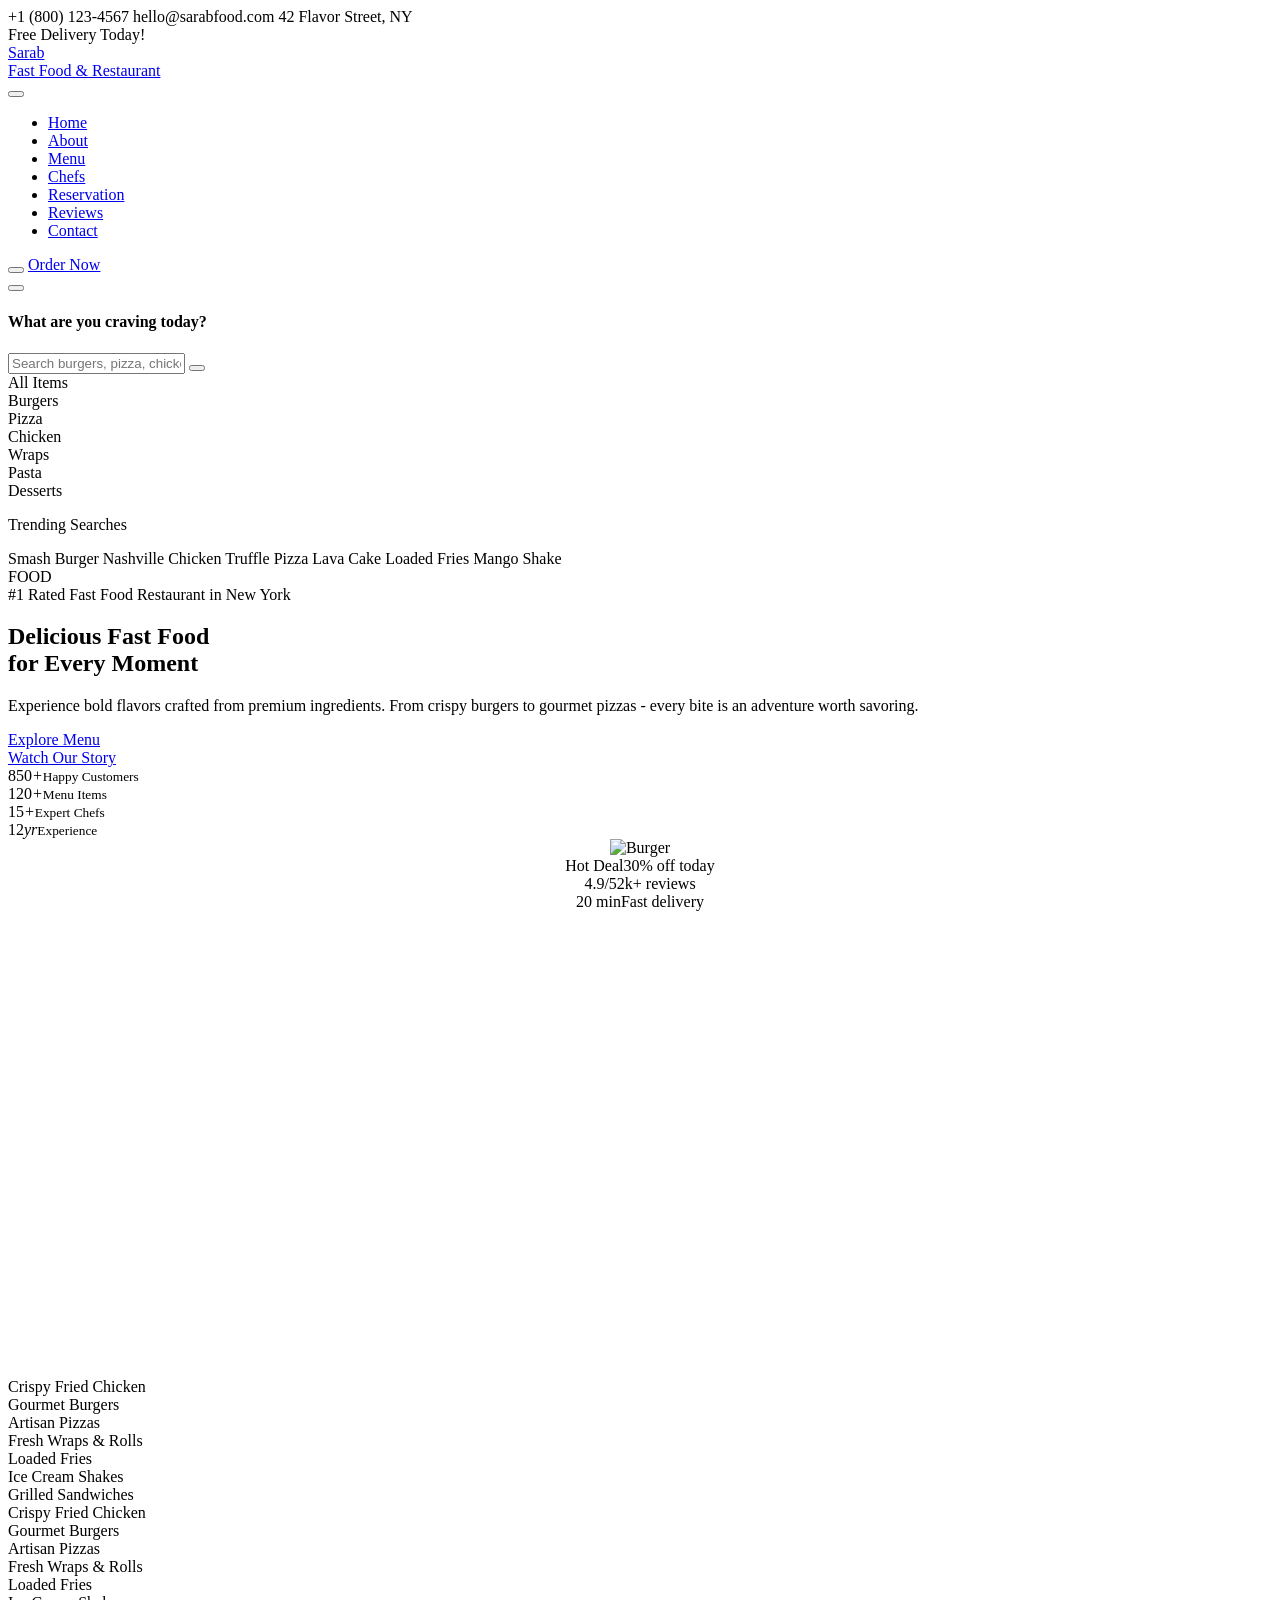
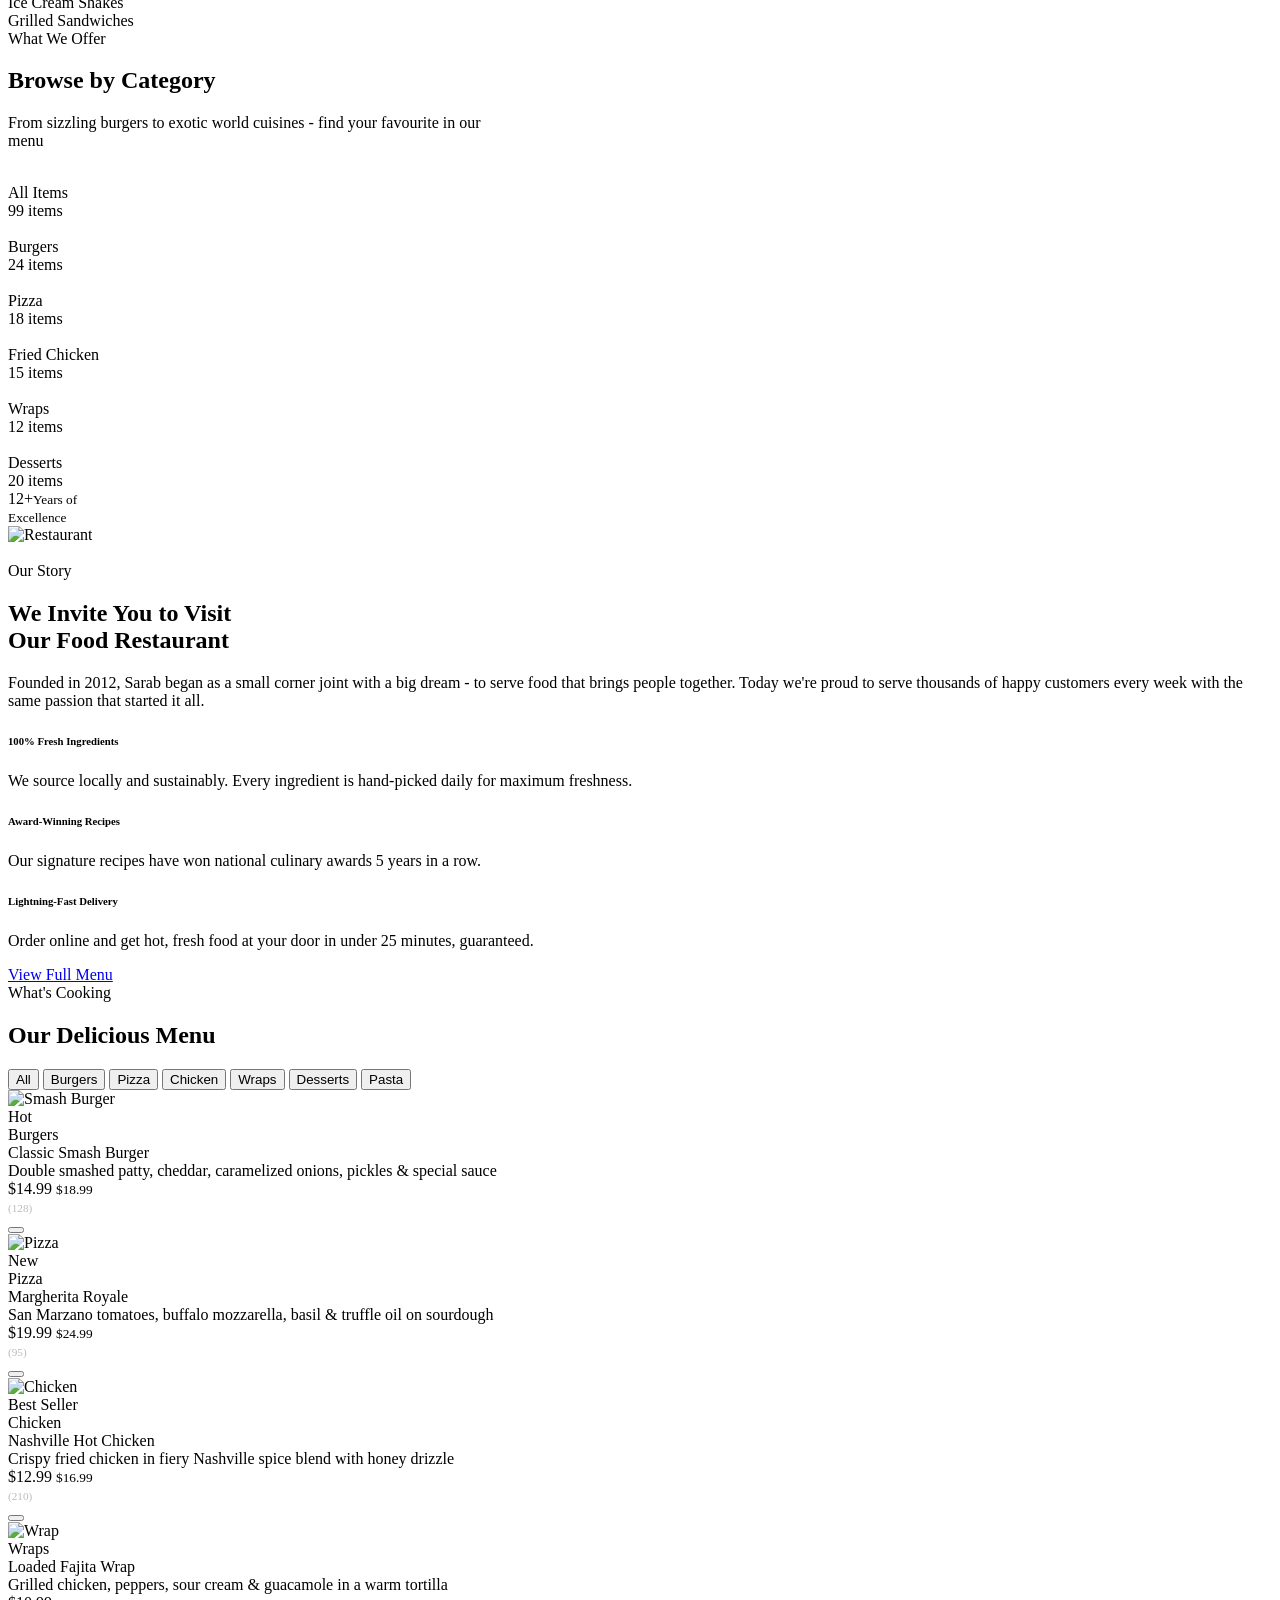
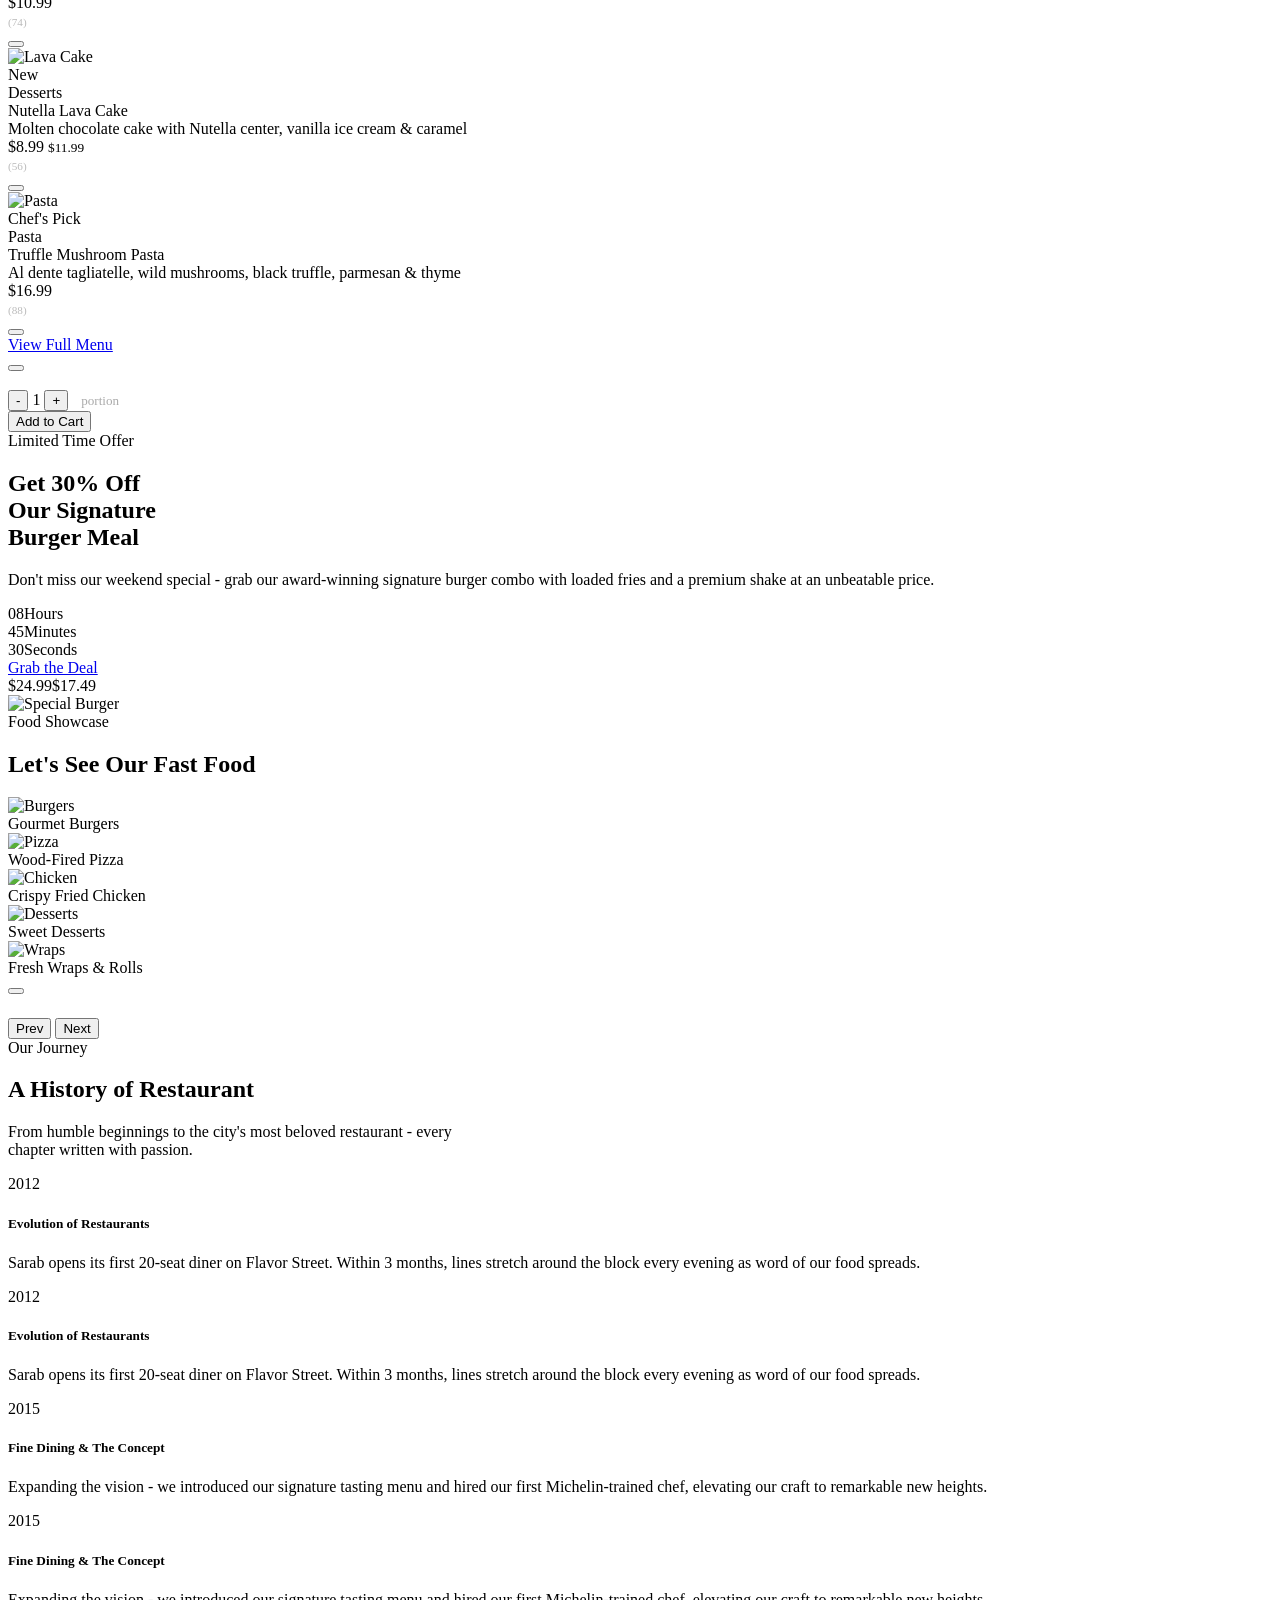
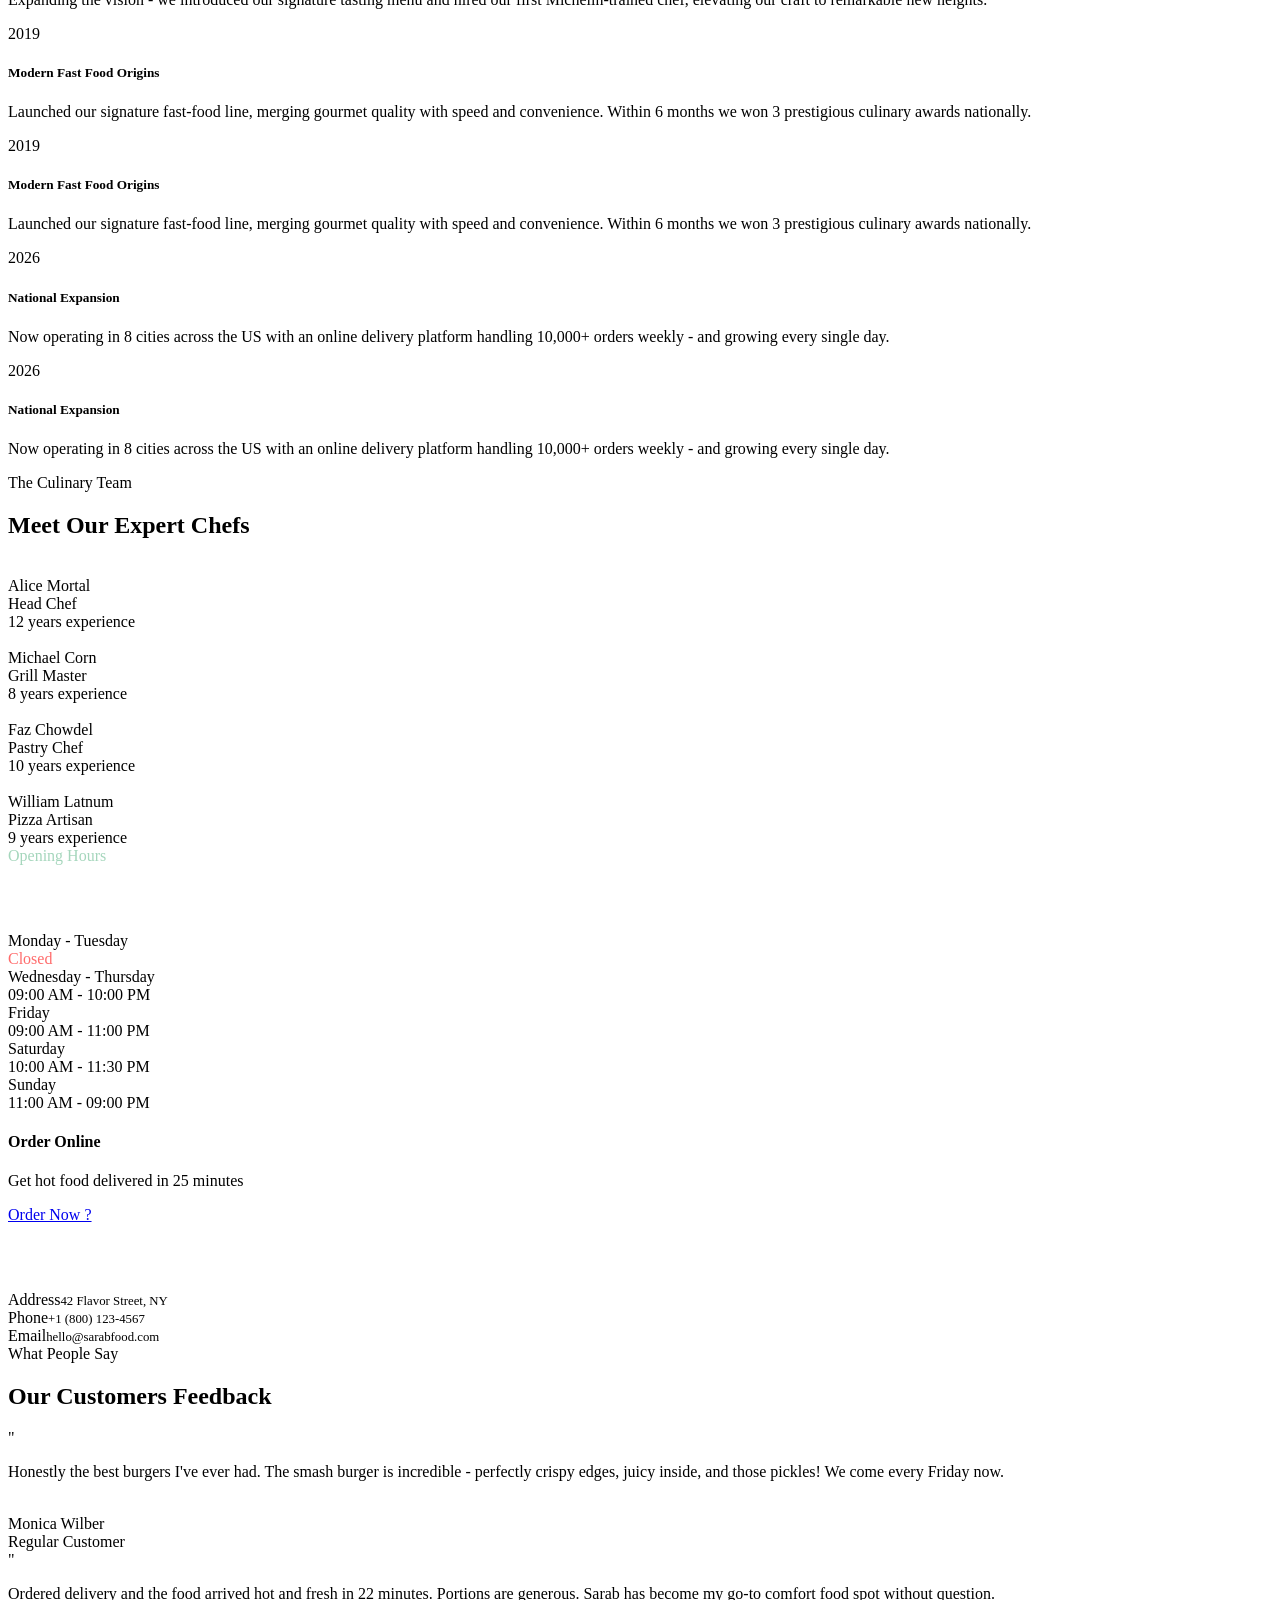
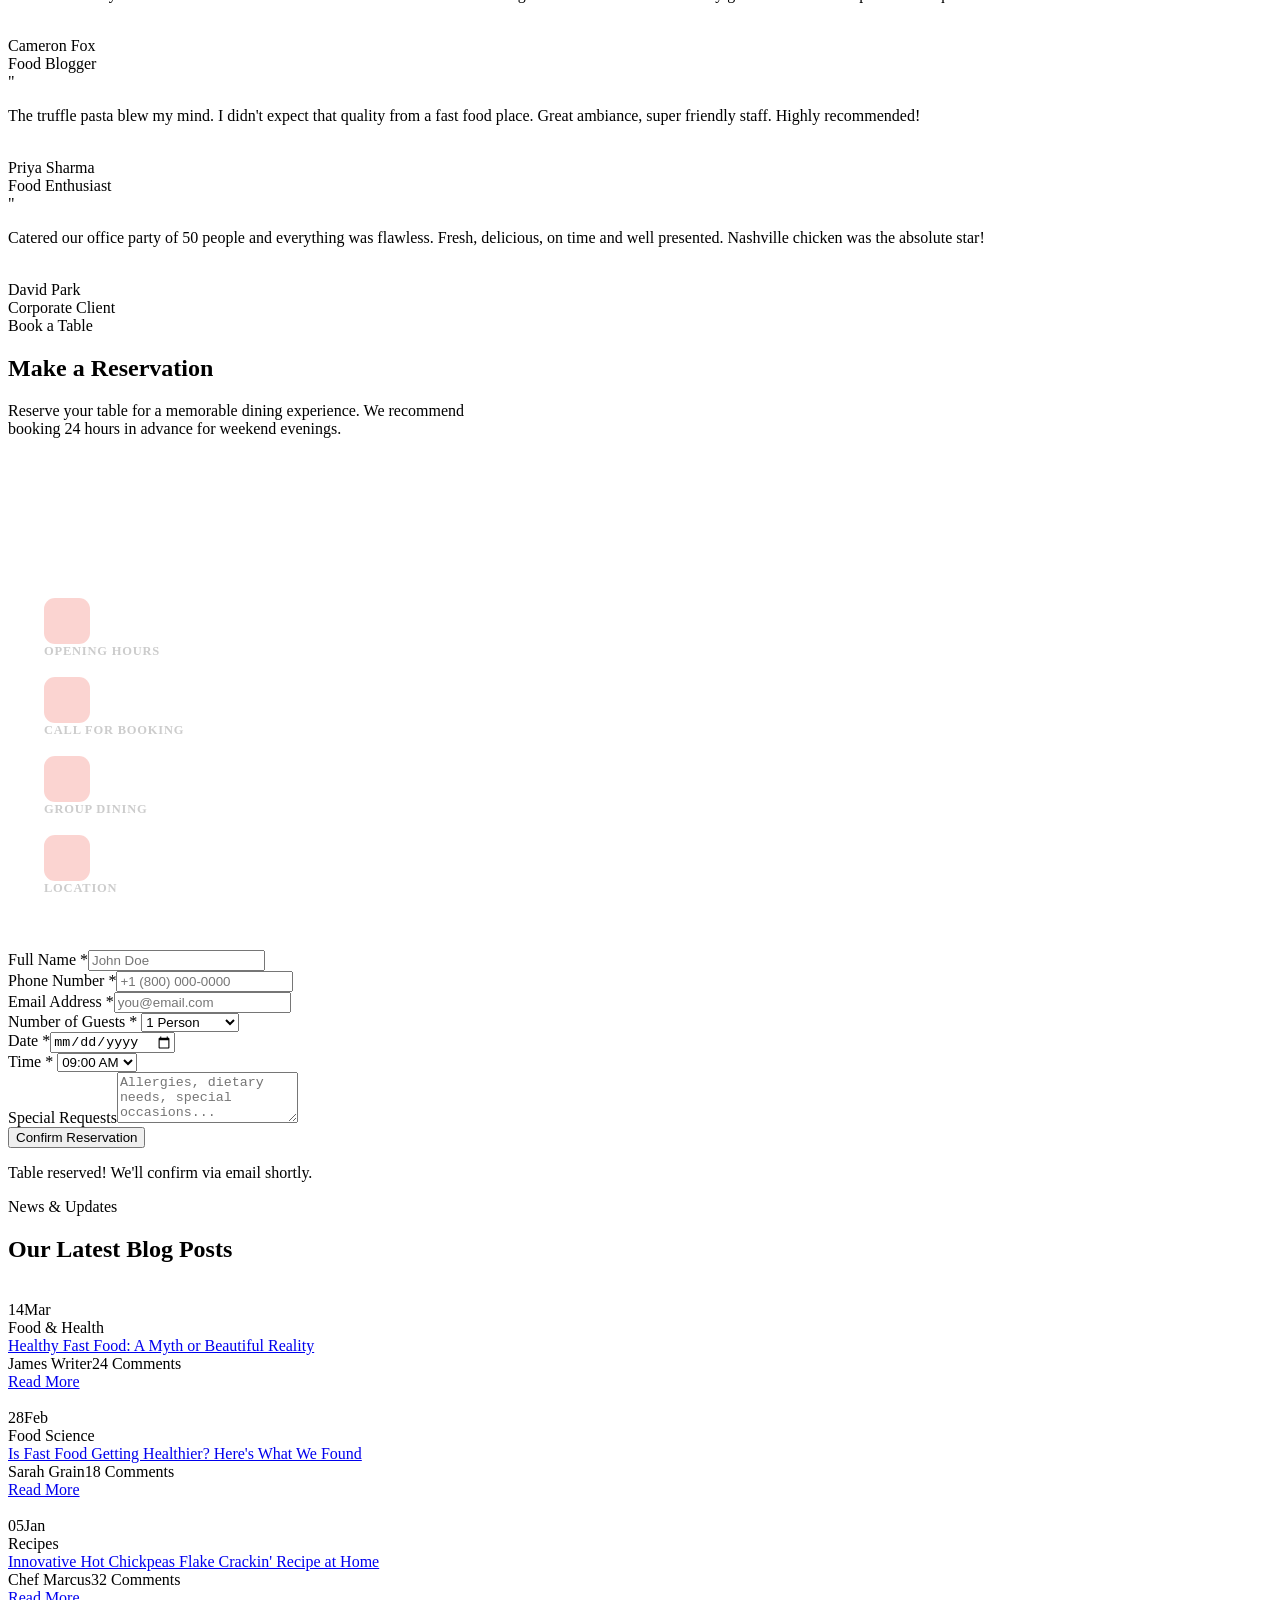
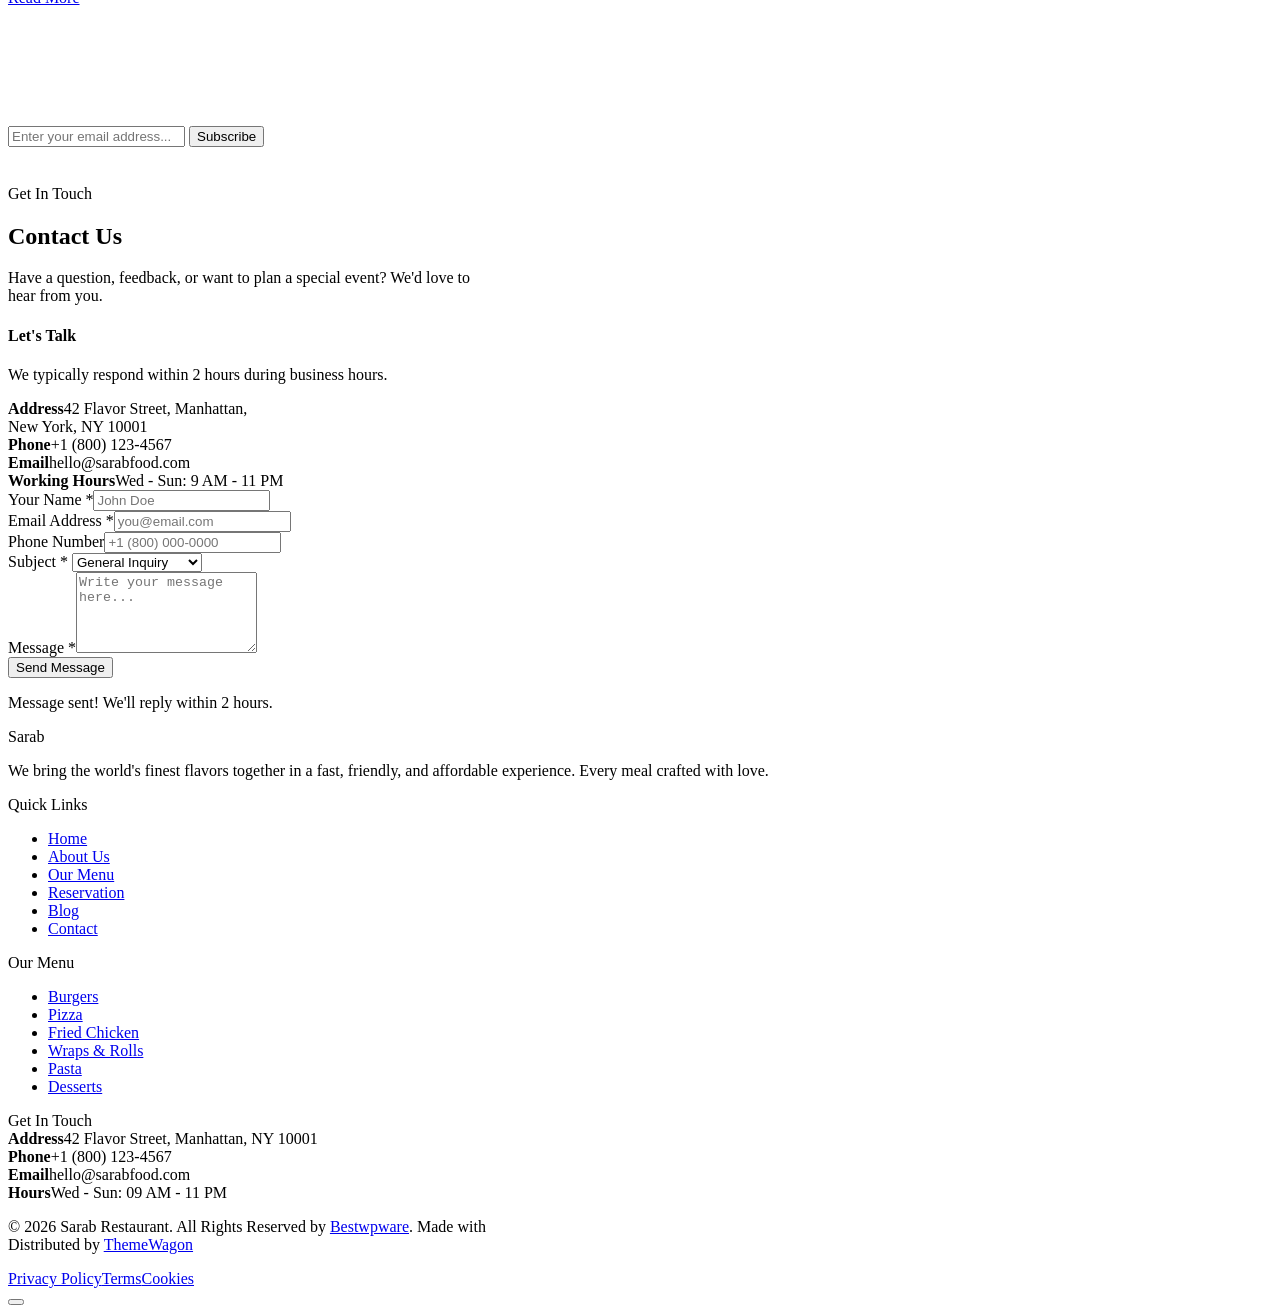
==== commit 7409e8e1: "first commit" ====
--- a/public/guest/index.html
+++ b/public/guest/index.html
@@ -1,6 +1,7 @@
 <!DOCTYPE html>
 <html lang="en">
    <head>
+      <base href="/guest/">
       <meta charset="UTF-8">
       <meta http-equiv="X-UA-Compatible" content="IE=edge">
       <meta name="viewport" content="width=device-width, initial-scale=1">
